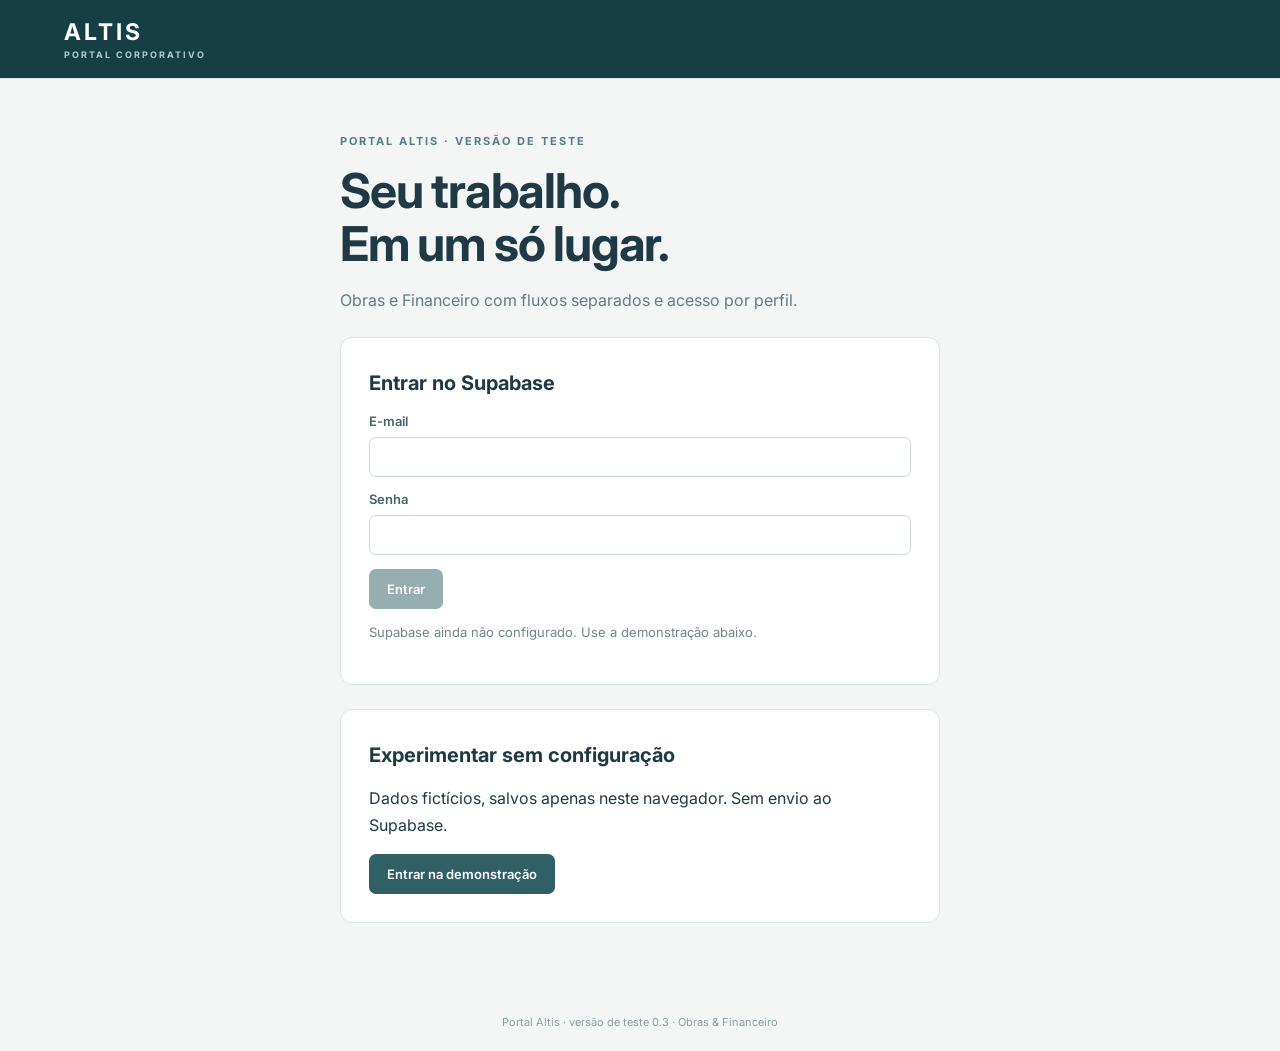
==== financeiro/index.html @ f1ab35cb "Add files via upload" ====
<!doctype html><html lang="pt-BR"><head><meta charset="utf-8"><meta name="viewport" content="width=device-width,initial-scale=1"><meta name="theme-color" content="#153e45"><title>Financeiro | Altis</title><script src="../config.js"></script>  <script type="module" crossorigin src="../assets/chunk-boot-BNvvE-NO.js"></script>
  <link rel="stylesheet" crossorigin href="../assets/boot-DNpiDbYO.css">
</head><body data-page="dashboard" data-root="../" data-module="financeiro"><header><a href="../index.html">ALTIS<small>PORTAL CORPORATIVO</small></a><div id="user"></div></header><nav id="nav"></nav><div id="mode"></div><main><div id="flash" hidden role="status" aria-live="polite"></div><div id="content"><p>Carregando…</p></div></main><footer>Portal Altis · versão de teste 0.3 · Obras & Financeiro</footer></body></html>
---- assets/boot-DNpiDbYO.css ----
@import"https://fonts.googleapis.com/css2?family=Inter:wght@400;500;600;700&display=swap";:root{font-family:Inter,system-ui,sans-serif;color:#203a45;background:#f4f6f6;font-synthesis:none}*{box-sizing:border-box}body{margin:0}header{min-height:78px;background:#153e45;color:#fff;display:flex;align-items:center;justify-content:space-between;padding:18px 5%;gap:20px}header>a{color:#fff;text-decoration:none;font-size:23px;font-weight:700;letter-spacing:3px}header small{display:block;font-size:9px;letter-spacing:2px;color:#b2ccce;margin-top:3px}#user{display:flex;gap:16px;align-items:center;font-size:13px}#nav{display:flex;padding:0 5%;background:#fff;border-bottom:1px solid #dae3e3;gap:26px}#nav a{padding:17px 0;color:#345b62;font-size:14px;text-decoration:none}main{max-width:1240px;margin:38px auto 70px;padding:0 28px}h1{font-size:clamp(28px,4vw,39px);letter-spacing:-1.2px;margin:16px 0}h2{font-size:20px;margin:5px 0 18px}h3{font-size:17px}p{line-height:1.65}.lead{color:#657b81;font-size:16px;max-width:760px}.eyebrow{font-size:11px;letter-spacing:2px;color:#577d81;font-weight:700}.cards{display:grid;grid-template-columns:repeat(auto-fit,minmax(260px,1fr));gap:22px;margin:32px 0}.cards>a{padding:30px;background:#fff;border:1px solid #d7e2e2;border-radius:14px;box-shadow:0 6px 22px #1b3d4905;text-decoration:none;color:inherit;min-height:230px}.cards>a:hover{border-color:#467c7c;transform:translateY(-2px)}.cards p{color:#667e82}.card-icon{font-size:13px;font-weight:700;display:inline-block;background:#e6f0ee;padding:11px;border-radius:10px;margin-bottom:24px}.panel{background:#fff;border:1px solid #dce5e5;border-radius:12px;padding:25px;margin:24px 0}.heading{display:flex;gap:20px;align-items:center;justify-content:space-between}.grid{display:grid;grid-template-columns:repeat(auto-fit,minmax(245px,1fr));gap:18px}.wide{grid-column:1/-1}label{display:flex;flex-direction:column;gap:8px;font-size:13px;font-weight:600;color:#45636b;margin-bottom:14px}input,select,textarea{font:inherit;border:1px solid #cbd9da;border-radius:7px;background:#fff;color:#243c43;min-width:0;padding:11px;width:100%}textarea{resize:vertical;line-height:1.6}input[type=checkbox]{width:19px;height:19px;accent-color:#315f66;cursor:pointer}input:focus,textarea:focus,select:focus{outline:2px solid #8bb7b0;border-color:transparent}fieldset{border:0;margin:0;padding:0}fieldset:disabled{opacity:.9}fieldset:disabled input,fieldset:disabled select,fieldset:disabled textarea{background:#f4f6f6}button{border:1px solid transparent;border-radius:7px;padding:11px 17px;background:#315f66;color:#fff;font:600 13px Inter,system-ui;cursor:pointer}button:hover{filter:brightness(.94)}button:disabled{opacity:.5;cursor:wait}.secondary{background:#edf4f3;color:#315f66;border-color:#cbdcdb}.danger{background:#fff0ed;color:#a94237;border-color:#f0d1ca}.actions{display:flex;gap:10px;align-items:center;flex-wrap:wrap;margin:16px 0}.filters{display:flex;gap:16px;align-items:end;flex-wrap:wrap;margin:25px 0}.filters label{flex:1;min-width:170px;margin-bottom:0}.filters button{margin-bottom:0}.table-scroll{overflow:auto;background:#fff;border:1px solid #dce5e5;border-radius:9px}table{width:100%;border-collapse:collapse;font-size:13px}th,td{text-align:left;padding:14px 16px;border-bottom:1px solid #e5ecec;vertical-align:middle}th{background:#edf2f2;color:#537078;font-size:11px;letter-spacing:.3px;white-space:nowrap}td .actions{margin:0}td input[type=number]{min-width:80px}.badge{display:inline-block;padding:7px 10px;border-radius:30px;font-size:11px;font-weight:600;background:#e8eef1;color:#456173;white-space:nowrap}.aprovado_remessa,.aprovado_recebimento,.enviado{background:#e1f3e9;color:#287650}.tratativa{background:#fff0d4;color:#906715}.analise_financeira,.analise_gestor{background:#e9edfa;color:#5266a3}.stats{display:grid;grid-template-columns:repeat(auto-fit,minmax(160px,1fr));gap:15px;margin:30px 0}.stats article{padding:20px;background:#fff;border:1px solid #dce5e5;border-radius:10px}.stats strong{display:block;font-size:34px;margin-top:18px}.flash{padding:15px 20px;background:#e5f3ed;color:#236c51;border:1px solid #c2e1d2;border-radius:7px;margin-bottom:24px;white-space:pre-wrap}.flash.error{background:#fff0eb;color:#9c3e32;border-color:#ecc9bf}.notice{padding:16px 20px;border-left:3px solid #c19e5f;background:#fcf5e5;color:#755c36}.muted{color:#70878c;font-size:13px}a{color:#275e6b}.demo-bar{background:#fff3da;display:flex;align-items:center;justify-content:center;gap:18px;padding:10px 24px;font-size:12px;flex-wrap:wrap}.demo-bar label{flex-direction:row;align-items:center;margin:0}.demo-bar select{width:170px;padding:7px}.connected{background:#e1efe9;padding:10px 5%;color:#326752;font-size:12px}.file-list>div{display:flex;align-items:center;gap:12px;padding:12px 0;border-bottom:1px solid #e5ecec}.file-list span{flex:1;overflow-wrap:anywhere}.role-grid{display:grid;grid-template-columns:repeat(auto-fit,minmax(210px,1fr));gap:12px;margin-top:22px}.role-grid label{flex-direction:row;align-items:center;font-weight:400}.login{max-width:600px;margin:50px auto}.login h1{font-size:48px;line-height:1.1}.login .panel{padding:28px}pre{white-space:pre-wrap;word-break:break-word;background:#f1f5f5;padding:16px;font-size:12px}footer{text-align:center;padding:22px;color:#8ba0a2;font-size:11px}[hidden]{display:none!important}body[aria-busy=true]{cursor:progress}@media(max-width:600px){header{padding:16px}#user{flex-direction:column;font-size:11px;gap:6px}main{padding:0 16px}.panel{padding:18px}.heading{align-items:flex-start;flex-direction:column}.login h1{font-size:38px}.file-list>div{flex-wrap:wrap}button{min-height:40px}}.dynamic-row{display:grid;grid-template-columns:minmax(0,1fr) 170px auto;gap:16px;align-items:center;margin-bottom:8px}.dynamic-row input,.dynamic-row select{width:100%;margin:0}.dynamic-row.occurrence-row{grid-template-columns:minmax(0,1fr) auto}.file-card{display:flex;flex-wrap:wrap;gap:12px;align-items:center}.file-card .caption{flex-basis:100%}.file-card .caption input{width:100%}.file-actions{display:flex;flex-wrap:wrap;gap:6px}.attachment-preview{width:min(1000px,94vw);max-height:94vh;border:0;border-radius:12px;padding:20px}.attachment-preview::backdrop{background:#102a43bb}.attachment-preview iframe{width:100%;height:70vh;border:0}.attachment-preview img{display:block;max-width:100%;max-height:70vh;object-fit:contain;margin:auto}.attachment-preview .actions{justify-content:space-between}td .file-actions button{font-size:12px;padding:6px}#ocr-result pre{white-space:pre-wrap;overflow-wrap:anywhere}@media(max-width:600px){.dynamic-row,.dynamic-row.occurrence-row{grid-template-columns:1fr;gap:8px}.dynamic-row .remove-row{justify-self:start}}#add-activity-btn{background:#3b82f6;color:#fff}#add-occurrence-btn{background:#ef4444;color:#fff}.dynamic-row .remove-row{background:#e5e7eb;color:#374151;border-color:#e5e7eb}
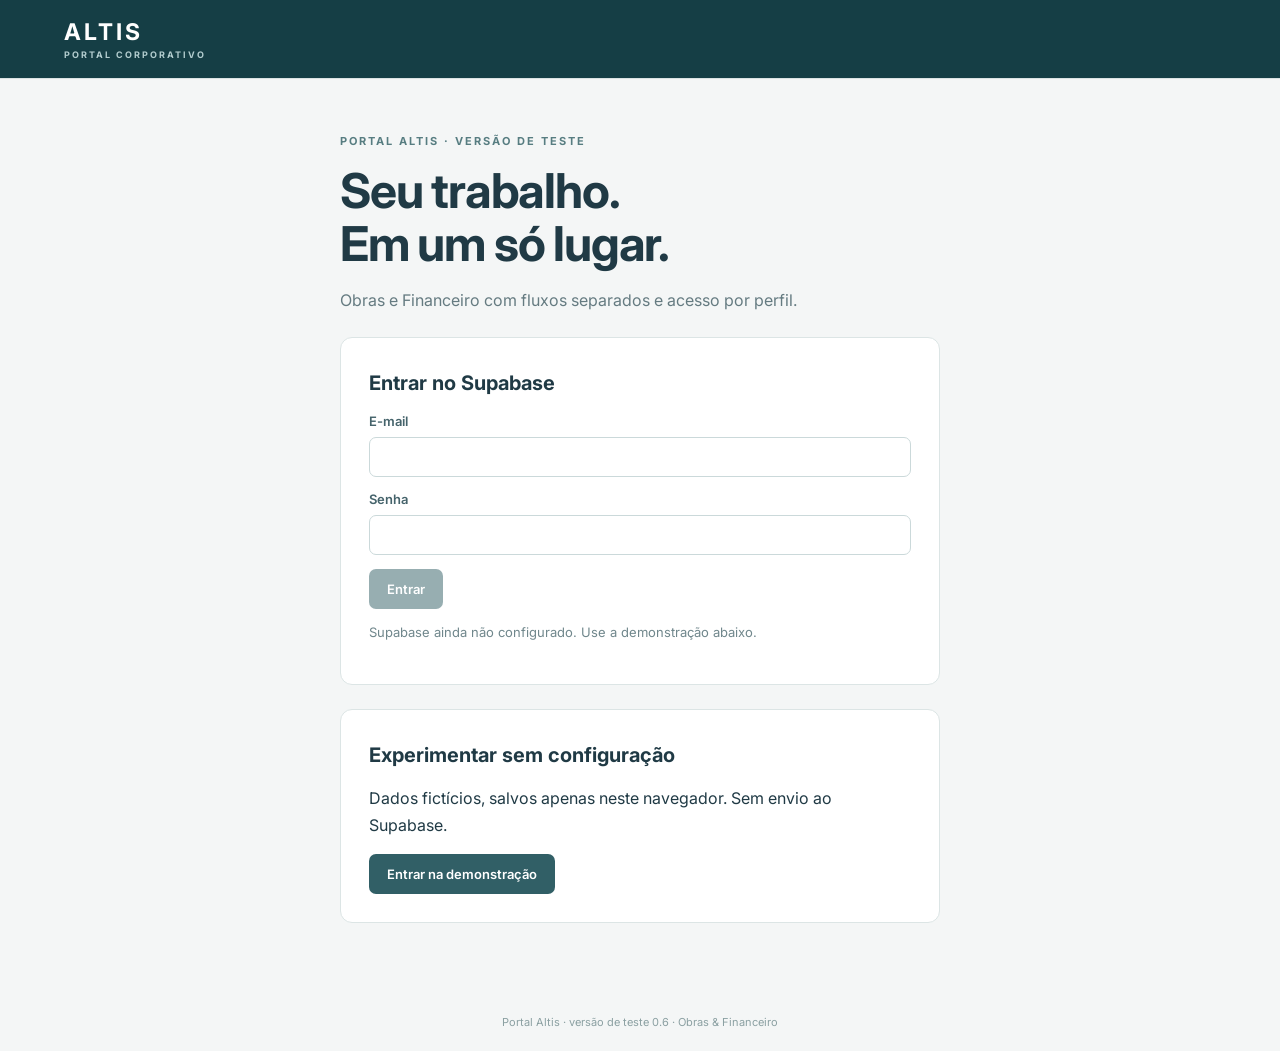
==== commit 6563f029: "Add files via upload" ====
--- a/financeiro/index.html
+++ b/financeiro/index.html
@@ -1,3 +1,3 @@
-<!doctype html><html lang="pt-BR"><head><meta charset="utf-8"><meta name="viewport" content="width=device-width,initial-scale=1"><meta name="theme-color" content="#153e45"><title>Financeiro | Altis</title><script src="../config.js"></script>  <script type="module" crossorigin src="../assets/chunk-boot-BNvvE-NO.js"></script>
-  <link rel="stylesheet" crossorigin href="../assets/boot-DNpiDbYO.css">
-</head><body data-page="dashboard" data-root="../" data-module="financeiro"><header><a href="../index.html">ALTIS<small>PORTAL CORPORATIVO</small></a><div id="user"></div></header><nav id="nav"></nav><div id="mode"></div><main><div id="flash" hidden role="status" aria-live="polite"></div><div id="content"><p>Carregando…</p></div></main><footer>Portal Altis · versão de teste 0.3 · Obras & Financeiro</footer></body></html>+<!doctype html><html lang="pt-BR"><head><meta charset="utf-8"><meta name="viewport" content="width=device-width,initial-scale=1"><meta name="theme-color" content="#153e45"><title>Financeiro | Altis</title><script src="../config.js"></script>  <script type="module" crossorigin src="../assets/chunk-boot-B-YIPdNv.js"></script>
+  <link rel="stylesheet" crossorigin href="../assets/boot-BHwzRWM0.css">
+</head><body data-page="dashboard" data-root="../" data-module="financeiro"><header><a href="../index.html">ALTIS<small>PORTAL CORPORATIVO</small></a><div id="user"></div></header><nav id="nav"></nav><div id="mode"></div><main><div id="flash" hidden role="status" aria-live="polite"></div><div id="content"><p>Carregando…</p></div></main><footer>Portal Altis · versão de teste 0.6 · Obras & Financeiro</footer></body></html>
--- a/assets/boot-BHwzRWM0.css
+++ b/assets/boot-BHwzRWM0.css
@@ -0,0 +1 @@
+@import"https://fonts.googleapis.com/css2?family=Inter:wght@400;500;600;700&display=swap";:root{font-family:Inter,system-ui,sans-serif;color:#203a45;background:#f4f6f6;font-synthesis:none}*{box-sizing:border-box}body{margin:0}header{min-height:78px;background:#153e45;color:#fff;display:flex;align-items:center;justify-content:space-between;padding:18px 5%;gap:20px}header>a{color:#fff;text-decoration:none;font-size:23px;font-weight:700;letter-spacing:3px}header small{display:block;font-size:9px;letter-spacing:2px;color:#b2ccce;margin-top:3px}#user{display:flex;gap:16px;align-items:center;font-size:13px}#nav{display:flex;padding:0 5%;background:#fff;border-bottom:1px solid #dae3e3;gap:26px}#nav a{padding:17px 0;color:#345b62;font-size:14px;text-decoration:none}main{max-width:1240px;margin:38px auto 70px;padding:0 28px}h1{font-size:clamp(28px,4vw,39px);letter-spacing:-1.2px;margin:16px 0}h2{font-size:20px;margin:5px 0 18px}h3{font-size:17px}p{line-height:1.65}.lead{color:#657b81;font-size:16px;max-width:760px}.eyebrow{font-size:11px;letter-spacing:2px;color:#577d81;font-weight:700}.cards{display:grid;grid-template-columns:repeat(auto-fit,minmax(260px,1fr));gap:22px;margin:32px 0}.cards>a{padding:30px;background:#fff;border:1px solid #d7e2e2;border-radius:14px;box-shadow:0 6px 22px #1b3d4905;text-decoration:none;color:inherit;min-height:230px}.cards>a:hover{border-color:#467c7c;transform:translateY(-2px)}.cards p{color:#667e82}.card-icon{font-size:13px;font-weight:700;display:inline-block;background:#e6f0ee;padding:11px;border-radius:10px;margin-bottom:24px}.panel{background:#fff;border:1px solid #dce5e5;border-radius:12px;padding:25px;margin:24px 0}.heading{display:flex;gap:20px;align-items:center;justify-content:space-between}.grid{display:grid;grid-template-columns:repeat(auto-fit,minmax(245px,1fr));gap:18px}.wide{grid-column:1/-1}label{display:flex;flex-direction:column;gap:8px;font-size:13px;font-weight:600;color:#45636b;margin-bottom:14px}input,select,textarea{font:inherit;border:1px solid #cbd9da;border-radius:7px;background:#fff;color:#243c43;min-width:0;padding:11px;width:100%}textarea{resize:vertical;line-height:1.6}input[type=checkbox]{width:19px;height:19px;accent-color:#315f66;cursor:pointer}input:focus,textarea:focus,select:focus{outline:2px solid #8bb7b0;border-color:transparent}fieldset{border:0;margin:0;padding:0}fieldset:disabled{opacity:.9}fieldset:disabled input,fieldset:disabled select,fieldset:disabled textarea{background:#f4f6f6}button{border:1px solid transparent;border-radius:7px;padding:11px 17px;background:#315f66;color:#fff;font:600 13px Inter,system-ui;cursor:pointer}button:hover{filter:brightness(.94)}button:disabled{opacity:.5;cursor:wait}.secondary{background:#edf4f3;color:#315f66;border-color:#cbdcdb}.danger{background:#fff0ed;color:#a94237;border-color:#f0d1ca}.actions{display:flex;gap:10px;align-items:center;flex-wrap:wrap;margin:16px 0}.filters{display:flex;gap:16px;align-items:end;flex-wrap:wrap;margin:25px 0}.filters label{flex:1;min-width:170px;margin-bottom:0}.filters button{margin-bottom:0}.table-scroll{overflow:auto;background:#fff;border:1px solid #dce5e5;border-radius:9px}table{width:100%;border-collapse:collapse;font-size:13px}th,td{text-align:left;padding:14px 16px;border-bottom:1px solid #e5ecec;vertical-align:middle}th{background:#edf2f2;color:#537078;font-size:11px;letter-spacing:.3px;white-space:nowrap}td .actions{margin:0}td input[type=number]{min-width:80px}.badge{display:inline-block;padding:7px 10px;border-radius:30px;font-size:11px;font-weight:600;background:#e8eef1;color:#456173;white-space:nowrap}.aprovado_remessa,.aprovado_recebimento,.enviado{background:#e1f3e9;color:#287650}.tratativa{background:#fff0d4;color:#906715}.analise_financeira,.analise_gestor{background:#e9edfa;color:#5266a3}.stats{display:grid;grid-template-columns:repeat(auto-fit,minmax(160px,1fr));gap:15px;margin:30px 0}.stats article{padding:20px;background:#fff;border:1px solid #dce5e5;border-radius:10px}.stats strong{display:block;font-size:34px;margin-top:18px}.flash{padding:15px 20px;background:#e5f3ed;color:#236c51;border:1px solid #c2e1d2;border-radius:7px;margin-bottom:24px;white-space:pre-wrap}.flash.error{background:#fff0eb;color:#9c3e32;border-color:#ecc9bf}.notice{padding:16px 20px;border-left:3px solid #c19e5f;background:#fcf5e5;color:#755c36}.muted{color:#70878c;font-size:13px}a{color:#275e6b}.demo-bar{background:#fff3da;display:flex;align-items:center;justify-content:center;gap:18px;padding:10px 24px;font-size:12px;flex-wrap:wrap}.demo-bar label{flex-direction:row;align-items:center;margin:0}.demo-bar select{width:170px;padding:7px}.connected{background:#e1efe9;padding:10px 5%;color:#326752;font-size:12px}.file-list>div{display:flex;align-items:center;gap:12px;padding:12px 0;border-bottom:1px solid #e5ecec}.file-list span{flex:1;overflow-wrap:anywhere}.role-grid{display:grid;grid-template-columns:repeat(auto-fit,minmax(210px,1fr));gap:12px;margin-top:22px}.role-grid label{flex-direction:row;align-items:center;font-weight:400}.login{max-width:600px;margin:50px auto}.login h1{font-size:48px;line-height:1.1}.login .panel{padding:28px}pre{white-space:pre-wrap;word-break:break-word;background:#f1f5f5;padding:16px;font-size:12px}footer{text-align:center;padding:22px;color:#8ba0a2;font-size:11px}[hidden]{display:none!important}body[aria-busy=true]{cursor:progress}@media(max-width:600px){header{padding:16px}#user{flex-direction:column;font-size:11px;gap:6px}main{padding:0 16px}.panel{padding:18px}.heading{align-items:flex-start;flex-direction:column}.login h1{font-size:38px}.file-list>div{flex-wrap:wrap}button{min-height:40px}}.dynamic-row{display:grid;grid-template-columns:minmax(0,1fr) 170px auto;gap:16px;align-items:center;margin-bottom:8px}.dynamic-row input,.dynamic-row select{width:100%;margin:0}.dynamic-row.occurrence-row{grid-template-columns:minmax(0,1fr) auto}.file-card{display:flex;flex-wrap:wrap;gap:12px;align-items:center}.file-card .caption{flex-basis:100%}.file-card .caption input{width:100%}.file-actions{display:flex;flex-wrap:wrap;gap:6px}.attachment-preview{width:min(1000px,94vw);max-height:94vh;border:0;border-radius:12px;padding:20px}.attachment-preview::backdrop{background:#102a43bb}.attachment-preview iframe{width:100%;height:70vh;border:0}.attachment-preview img{display:block;max-width:100%;max-height:70vh;object-fit:contain;margin:auto}.attachment-preview .actions{justify-content:space-between}td .file-actions button{font-size:12px;padding:6px}#ocr-result pre{white-space:pre-wrap;overflow-wrap:anywhere}@media(max-width:600px){.dynamic-row,.dynamic-row.occurrence-row{grid-template-columns:1fr;gap:8px}.dynamic-row .remove-row{justify-self:start}}#add-activity-btn{background:#3b82f6;color:#fff}#add-occurrence-btn{background:#ef4444;color:#fff}.dynamic-row .remove-row{background:#e5e7eb;color:#374151;border-color:#e5e7eb}.dropzone{border:2px dashed #8eaeb3;border-radius:12px;background:#f5fafb;padding:24px;text-align:center}.dropzone.dragging{background:#d9eeee;border-color:#315f66}.queue-row{display:grid;grid-template-columns:minmax(0,1fr) 140px auto auto;gap:10px;align-items:center;padding:12px 0}.ocr-panel{position:fixed;z-index:50;right:0;top:0;bottom:0;width:min(420px,90vw);overflow:auto;background:#fff;box-shadow:-4px 0 24px #0003;padding:24px}.ocr-suggestion,.ocr-line{display:block;width:100%;text-align:left;background:#eff6f7;color:#193d43;margin:10px 0;overflow-wrap:anywhere}.ocr-suggestion small,.ocr-suggestion strong,.ocr-suggestion span{display:block}.ocr-filled{outline:3px solid #30a895}.pipeline{display:flex;list-style:none;padding:0;gap:12px;flex-wrap:wrap}.pipeline li{opacity:.6;padding:10px;border-bottom:3px solid transparent}.pipeline .current{opacity:1;border-color:#315f66}.settled{background:#dcfce7;color:#166534}.pending{background:#fef3c7;color:#92400e}.status-select{font-weight:700;background:#f4f9f7}@media(max-width:650px){.queue-row{grid-template-columns:1fr 1fr}.queue-row span{grid-column:1/-1}}.scheduled{background:#dbeafe;color:#1e40af}.payment-action{display:block;margin-top:8px;padding:10px;border-radius:8px;background:#315f66;color:#fff;text-decoration:none;font-weight:600}#settlement{scroll-margin-top:25px;border:2px solid #699ba0}
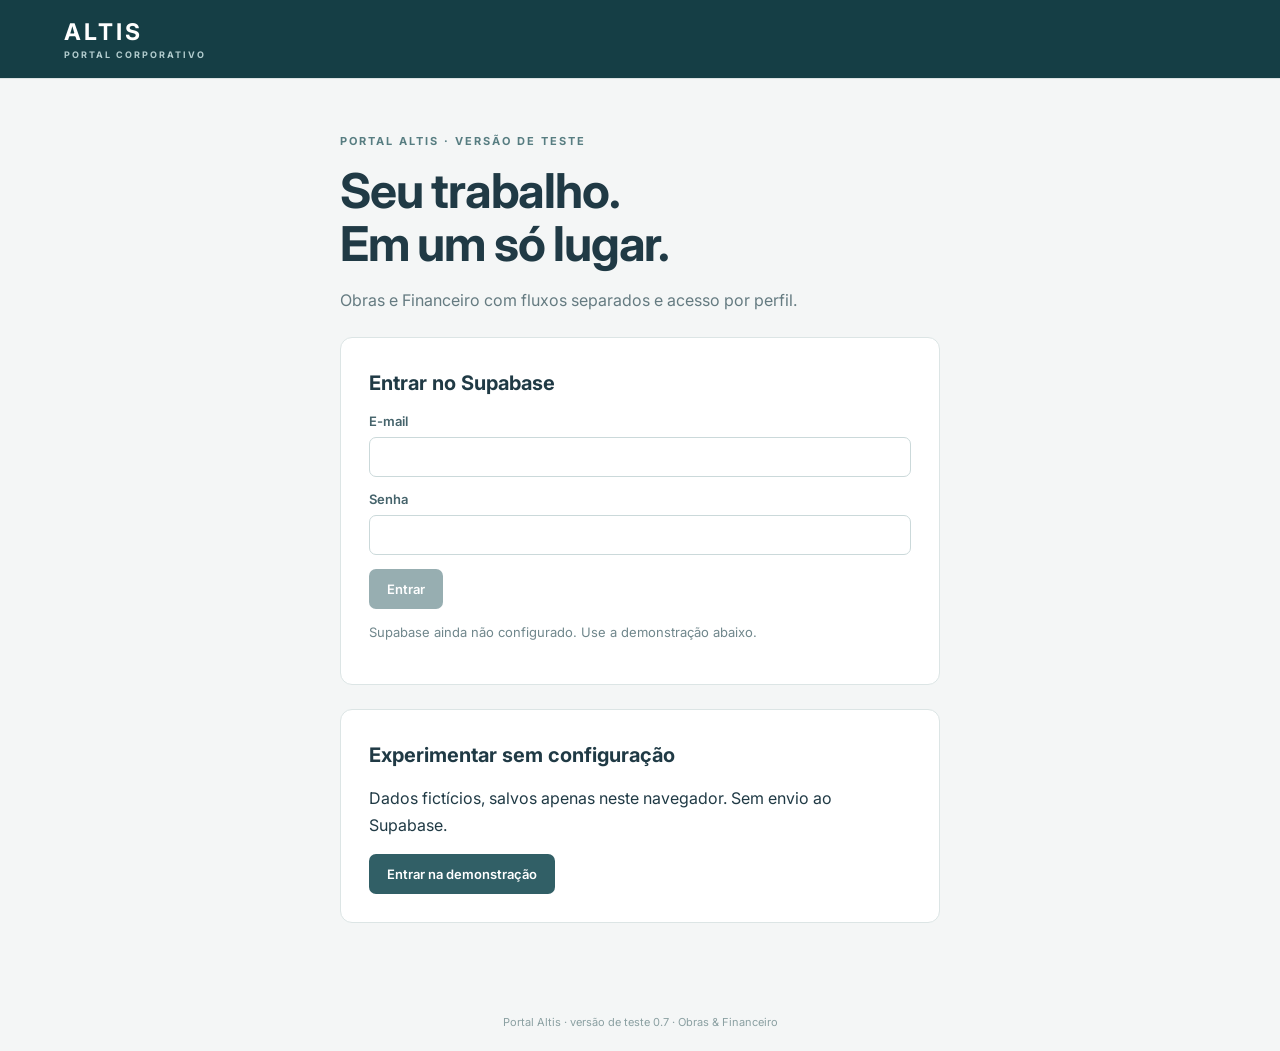
==== commit 5549ab24: "Add files via upload" ====
--- a/financeiro/index.html
+++ b/financeiro/index.html
@@ -1,3 +1,3 @@
-<!doctype html><html lang="pt-BR"><head><meta charset="utf-8"><meta name="viewport" content="width=device-width,initial-scale=1"><meta name="theme-color" content="#153e45"><title>Financeiro | Altis</title><script src="../config.js"></script>  <script type="module" crossorigin src="../assets/chunk-boot-B-YIPdNv.js"></script>
-  <link rel="stylesheet" crossorigin href="../assets/boot-BHwzRWM0.css">
-</head><body data-page="dashboard" data-root="../" data-module="financeiro"><header><a href="../index.html">ALTIS<small>PORTAL CORPORATIVO</small></a><div id="user"></div></header><nav id="nav"></nav><div id="mode"></div><main><div id="flash" hidden role="status" aria-live="polite"></div><div id="content"><p>Carregando…</p></div></main><footer>Portal Altis · versão de teste 0.6 · Obras & Financeiro</footer></body></html>+<!doctype html><html lang="pt-BR"><head><meta charset="utf-8"><meta name="viewport" content="width=device-width,initial-scale=1"><meta name="theme-color" content="#153e45"><title>Financeiro | Altis</title><script src="../config.js"></script>  <script type="module" crossorigin src="../assets/chunk-boot-0FXgW8pw.js"></script>
+  <link rel="stylesheet" crossorigin href="../assets/boot-L2J5U0tp.css">
+</head><body data-page="dashboard" data-root="../" data-module="financeiro"><header><a href="../index.html">ALTIS<small>PORTAL CORPORATIVO</small></a><div id="user"></div></header><nav id="nav"></nav><div id="mode"></div><main><div id="flash" hidden role="status" aria-live="polite"></div><div id="content"><p>Carregando…</p></div></main><footer>Portal Altis · versão de teste 0.7 · Obras & Financeiro</footer></body></html>
--- a/assets/boot-L2J5U0tp.css
+++ b/assets/boot-L2J5U0tp.css
@@ -0,0 +1 @@
+@import"https://fonts.googleapis.com/css2?family=Inter:wght@400;500;600;700&display=swap";:root{font-family:Inter,system-ui,sans-serif;color:#203a45;background:#f4f6f6;font-synthesis:none}*{box-sizing:border-box}body{margin:0}header{min-height:78px;background:#153e45;color:#fff;display:flex;align-items:center;justify-content:space-between;padding:18px 5%;gap:20px}header>a{color:#fff;text-decoration:none;font-size:23px;font-weight:700;letter-spacing:3px}header small{display:block;font-size:9px;letter-spacing:2px;color:#b2ccce;margin-top:3px}#user{display:flex;gap:16px;align-items:center;font-size:13px}#nav{display:flex;padding:0 5%;background:#fff;border-bottom:1px solid #dae3e3;gap:26px}#nav a{padding:17px 0;color:#345b62;font-size:14px;text-decoration:none}main{max-width:1240px;margin:38px auto 70px;padding:0 28px}h1{font-size:clamp(28px,4vw,39px);letter-spacing:-1.2px;margin:16px 0}h2{font-size:20px;margin:5px 0 18px}h3{font-size:17px}p{line-height:1.65}.lead{color:#657b81;font-size:16px;max-width:760px}.eyebrow{font-size:11px;letter-spacing:2px;color:#577d81;font-weight:700}.cards{display:grid;grid-template-columns:repeat(auto-fit,minmax(260px,1fr));gap:22px;margin:32px 0}.cards>a{padding:30px;background:#fff;border:1px solid #d7e2e2;border-radius:14px;box-shadow:0 6px 22px #1b3d4905;text-decoration:none;color:inherit;min-height:230px}.cards>a:hover{border-color:#467c7c;transform:translateY(-2px)}.cards p{color:#667e82}.card-icon{font-size:13px;font-weight:700;display:inline-block;background:#e6f0ee;padding:11px;border-radius:10px;margin-bottom:24px}.panel{background:#fff;border:1px solid #dce5e5;border-radius:12px;padding:25px;margin:24px 0}.heading{display:flex;gap:20px;align-items:center;justify-content:space-between}.grid{display:grid;grid-template-columns:repeat(auto-fit,minmax(245px,1fr));gap:18px}.wide{grid-column:1/-1}label{display:flex;flex-direction:column;gap:8px;font-size:13px;font-weight:600;color:#45636b;margin-bottom:14px}input,select,textarea{font:inherit;border:1px solid #cbd9da;border-radius:7px;background:#fff;color:#243c43;min-width:0;padding:11px;width:100%}textarea{resize:vertical;line-height:1.6}input[type=checkbox]{width:19px;height:19px;accent-color:#315f66;cursor:pointer}input:focus,textarea:focus,select:focus{outline:2px solid #8bb7b0;border-color:transparent}fieldset{border:0;margin:0;padding:0}fieldset:disabled{opacity:.9}fieldset:disabled input,fieldset:disabled select,fieldset:disabled textarea{background:#f4f6f6}button{border:1px solid transparent;border-radius:7px;padding:11px 17px;background:#315f66;color:#fff;font:600 13px Inter,system-ui;cursor:pointer}button:hover{filter:brightness(.94)}button:disabled{opacity:.5;cursor:wait}.secondary{background:#edf4f3;color:#315f66;border-color:#cbdcdb}.danger{background:#fff0ed;color:#a94237;border-color:#f0d1ca}.actions{display:flex;gap:10px;align-items:center;flex-wrap:wrap;margin:16px 0}.filters{display:flex;gap:16px;align-items:end;flex-wrap:wrap;margin:25px 0}.filters label{flex:1;min-width:170px;margin-bottom:0}.filters button{margin-bottom:0}.table-scroll{overflow:auto;background:#fff;border:1px solid #dce5e5;border-radius:9px}table{width:100%;border-collapse:collapse;font-size:13px}th,td{text-align:left;padding:14px 16px;border-bottom:1px solid #e5ecec;vertical-align:middle}th{background:#edf2f2;color:#537078;font-size:11px;letter-spacing:.3px;white-space:nowrap}td .actions{margin:0}td input[type=number]{min-width:80px}.badge{display:inline-block;padding:7px 10px;border-radius:30px;font-size:11px;font-weight:600;background:#e8eef1;color:#456173;white-space:nowrap}.aprovado_remessa,.aprovado_recebimento,.enviado{background:#e1f3e9;color:#287650}.tratativa{background:#fff0d4;color:#906715}.analise_financeira,.analise_gestor{background:#e9edfa;color:#5266a3}.stats{display:grid;grid-template-columns:repeat(auto-fit,minmax(160px,1fr));gap:15px;margin:30px 0}.stats article{padding:20px;background:#fff;border:1px solid #dce5e5;border-radius:10px}.stats strong{display:block;font-size:34px;margin-top:18px}.flash{padding:15px 20px;background:#e5f3ed;color:#236c51;border:1px solid #c2e1d2;border-radius:7px;margin-bottom:24px;white-space:pre-wrap}.flash.error{background:#fff0eb;color:#9c3e32;border-color:#ecc9bf}.notice{padding:16px 20px;border-left:3px solid #c19e5f;background:#fcf5e5;color:#755c36}.muted{color:#70878c;font-size:13px}a{color:#275e6b}.demo-bar{background:#fff3da;display:flex;align-items:center;justify-content:center;gap:18px;padding:10px 24px;font-size:12px;flex-wrap:wrap}.demo-bar label{flex-direction:row;align-items:center;margin:0}.demo-bar select{width:170px;padding:7px}.connected{background:#e1efe9;padding:10px 5%;color:#326752;font-size:12px}.file-list>div{display:flex;align-items:center;gap:12px;padding:12px 0;border-bottom:1px solid #e5ecec}.file-list span{flex:1;overflow-wrap:anywhere}.role-grid{display:grid;grid-template-columns:repeat(auto-fit,minmax(210px,1fr));gap:12px;margin-top:22px}.role-grid label{flex-direction:row;align-items:center;font-weight:400}.login{max-width:600px;margin:50px auto}.login h1{font-size:48px;line-height:1.1}.login .panel{padding:28px}pre{white-space:pre-wrap;word-break:break-word;background:#f1f5f5;padding:16px;font-size:12px}footer{text-align:center;padding:22px;color:#8ba0a2;font-size:11px}[hidden]{display:none!important}body[aria-busy=true]{cursor:progress}@media(max-width:600px){header{padding:16px}#user{flex-direction:column;font-size:11px;gap:6px}main{padding:0 16px}.panel{padding:18px}.heading{align-items:flex-start;flex-direction:column}.login h1{font-size:38px}.file-list>div{flex-wrap:wrap}button{min-height:40px}}.dynamic-row{display:grid;grid-template-columns:minmax(0,1fr) 170px auto;gap:16px;align-items:center;margin-bottom:8px}.dynamic-row input,.dynamic-row select{width:100%;margin:0}.dynamic-row.occurrence-row{grid-template-columns:minmax(0,1fr) auto}.file-card{display:flex;flex-wrap:wrap;gap:12px;align-items:center}.file-card .caption{flex-basis:100%}.file-card .caption input{width:100%}.file-actions{display:flex;flex-wrap:wrap;gap:6px}.attachment-preview{width:min(1000px,94vw);max-height:94vh;border:0;border-radius:12px;padding:20px}.attachment-preview::backdrop{background:#102a43bb}.attachment-preview iframe{width:100%;height:70vh;border:0}.attachment-preview img{display:block;max-width:100%;max-height:70vh;object-fit:contain;margin:auto}.attachment-preview .actions{justify-content:space-between}td .file-actions button{font-size:12px;padding:6px}#ocr-result pre{white-space:pre-wrap;overflow-wrap:anywhere}@media(max-width:600px){.dynamic-row,.dynamic-row.occurrence-row{grid-template-columns:1fr;gap:8px}.dynamic-row .remove-row{justify-self:start}}#add-activity-btn{background:#3b82f6;color:#fff}#add-occurrence-btn{background:#ef4444;color:#fff}.dynamic-row .remove-row{background:#e5e7eb;color:#374151;border-color:#e5e7eb}.dropzone{border:2px dashed #8eaeb3;border-radius:12px;background:#f5fafb;padding:24px;text-align:center}.dropzone.dragging{background:#d9eeee;border-color:#315f66}.queue-row{display:grid;grid-template-columns:minmax(0,1fr) 140px auto auto;gap:10px;align-items:center;padding:12px 0}.ocr-panel{position:fixed;z-index:50;right:0;top:0;bottom:0;width:min(420px,90vw);overflow:auto;background:#fff;box-shadow:-4px 0 24px #0003;padding:24px}.ocr-suggestion,.ocr-line{display:block;width:100%;text-align:left;background:#eff6f7;color:#193d43;margin:10px 0;overflow-wrap:anywhere}.ocr-suggestion small,.ocr-suggestion strong,.ocr-suggestion span{display:block}.ocr-filled{outline:3px solid #30a895}.pipeline{display:flex;list-style:none;padding:0;gap:12px;flex-wrap:wrap}.pipeline li{opacity:.6;padding:10px;border-bottom:3px solid transparent}.pipeline .current{opacity:1;border-color:#315f66}.settled{background:#dcfce7;color:#166534}.pending{background:#fef3c7;color:#92400e}.status-select{font-weight:700;background:#f4f9f7}@media(max-width:650px){.queue-row{grid-template-columns:1fr 1fr}.queue-row span{grid-column:1/-1}}.scheduled{background:#dbeafe;color:#1e40af}.payment-action{display:block;margin-top:8px;padding:10px;border-radius:8px;background:#315f66;color:#fff;text-decoration:none;font-weight:600}#settlement{scroll-margin-top:25px;border:2px solid #699ba0}.catalog-tabs{display:flex;flex-wrap:wrap;gap:8px;margin:20px 0 26px}.catalog-tabs a{padding:12px 16px;border:1px solid #d7e2ea;background:#fff;border-radius:9px;text-decoration:none;color:#26495c;font-weight:600}.catalog-tabs a[aria-current=page]{background:#174e61;color:#fff;border-color:#174e61}#catalog-body .provider-list{display:grid;grid-template-columns:repeat(auto-fit,minmax(240px,1fr));gap:12px;margin:18px 0}#catalog-body .provider-card{display:flex;flex-direction:column;gap:9px;padding:18px;background:#f7fafc;border:1px solid #dae5ec;border-radius:10px;text-decoration:none;color:inherit}#catalog-body .provider-card.selected{border-color:#168d9b;box-shadow:inset 4px 0 #168d9b;background:#eff9f9}#catalog-body .provider-card small{color:#536777}#catalog-body .work-summary{padding:16px 0 0}#catalog-body .work-summary button{margin:6px}#catalog-body .team-picks{display:grid;grid-template-columns:repeat(auto-fit,minmax(225px,1fr));gap:10px;margin:20px 0}#catalog-body .team-picks label{display:flex;align-items:center;gap:12px;border:1px solid #d7e2ea;border-radius:8px;padding:15px}#catalog-body .team-picks input{width:20px;height:20px;margin:0}#catalog-body .team-picks small{display:block;font-weight:400;color:#536777;margin-top:4px}#catalog-body details{margin:22px 0;padding:16px;background:#f5f8fa;border-radius:8px}#catalog-body summary{cursor:pointer;font-weight:600}#catalog-body form+.actions{margin-top:16px}.effective-kpis{display:grid;grid-template-columns:repeat(4,minmax(0,1fr));gap:16px;margin:20px 0}.effective-kpis article{display:flex;flex-direction:column;gap:10px;padding:22px;border-radius:12px;border:1px solid #dbe6ed;background:#fff}.effective-kpis strong{font-size:32px;color:#174e61}.effective-kpis span{font-weight:600}.effective-kpis small{color:#536777}.effective-bars{display:grid;gap:16px;margin:22px 0}.effective-bars>div{display:grid;grid-template-columns:minmax(160px,1fr) minmax(100px,2fr) minmax(120px,1fr);align-items:center;gap:16px}.effective-track{height:12px;background:#e9eff3;border-radius:10px;overflow:hidden}.effective-track span{display:block;height:100%;background:#218c9c;border-radius:10px}.effective-dashboard .heading{flex-wrap:wrap}@media(max-width:850px){.effective-kpis{grid-template-columns:repeat(2,minmax(0,1fr))}.effective-bars>div{grid-template-columns:1fr}.catalog-tabs a{flex:1 1 180px}}@media(max-width:480px){.effective-kpis{grid-template-columns:1fr}.catalog-tabs{display:grid}}
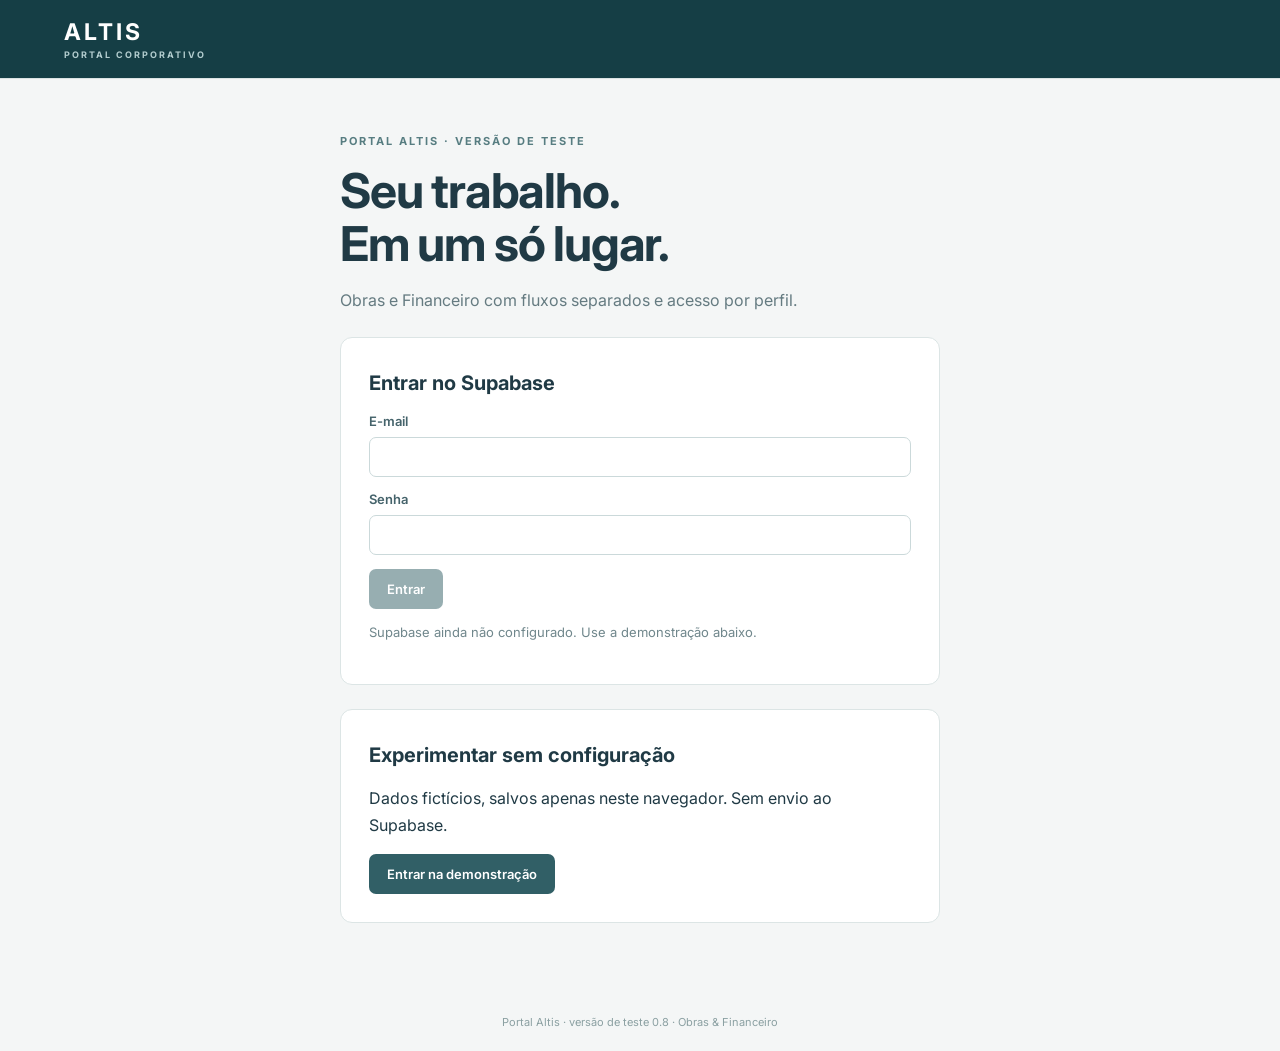
==== commit ed1dc7b1: "Add files via upload" ====
--- a/financeiro/index.html
+++ b/financeiro/index.html
@@ -1,3 +1,3 @@
-<!doctype html><html lang="pt-BR"><head><meta charset="utf-8"><meta name="viewport" content="width=device-width,initial-scale=1"><meta name="theme-color" content="#153e45"><title>Financeiro | Altis</title><script src="../config.js"></script>  <script type="module" crossorigin src="../assets/chunk-boot-0FXgW8pw.js"></script>
-  <link rel="stylesheet" crossorigin href="../assets/boot-L2J5U0tp.css">
-</head><body data-page="dashboard" data-root="../" data-module="financeiro"><header><a href="../index.html">ALTIS<small>PORTAL CORPORATIVO</small></a><div id="user"></div></header><nav id="nav"></nav><div id="mode"></div><main><div id="flash" hidden role="status" aria-live="polite"></div><div id="content"><p>Carregando…</p></div></main><footer>Portal Altis · versão de teste 0.7 · Obras & Financeiro</footer></body></html>+<!doctype html><html lang="pt-BR"><head><meta charset="utf-8"><meta name="viewport" content="width=device-width,initial-scale=1"><meta name="theme-color" content="#153e45"><title>Financeiro | Altis</title><script src="../config.js"></script>  <script type="module" crossorigin src="../assets/chunk-boot-CSghmRoY.js"></script>
+  <link rel="stylesheet" crossorigin href="../assets/boot-Dt31ziYC.css">
+</head><body data-page="dashboard" data-root="../" data-module="financeiro"><header><a href="../index.html">ALTIS<small>PORTAL CORPORATIVO</small></a><div id="user"></div></header><nav id="nav"></nav><div id="mode"></div><main><div id="flash" hidden role="status" aria-live="polite"></div><div id="content"><p>Carregando…</p></div></main><footer>Portal Altis · versão de teste 0.8 · Obras & Financeiro</footer></body></html>
--- a/assets/boot-Dt31ziYC.css
+++ b/assets/boot-Dt31ziYC.css
@@ -0,0 +1 @@
+@import"https://fonts.googleapis.com/css2?family=Inter:wght@400;500;600;700&display=swap";:root{font-family:Inter,system-ui,sans-serif;color:#203a45;background:#f4f6f6;font-synthesis:none}*{box-sizing:border-box}body{margin:0}header{min-height:78px;background:#153e45;color:#fff;display:flex;align-items:center;justify-content:space-between;padding:18px 5%;gap:20px}header>a{color:#fff;text-decoration:none;font-size:23px;font-weight:700;letter-spacing:3px}header small{display:block;font-size:9px;letter-spacing:2px;color:#b2ccce;margin-top:3px}#user{display:flex;gap:16px;align-items:center;font-size:13px}#nav{display:flex;padding:0 5%;background:#fff;border-bottom:1px solid #dae3e3;gap:26px}#nav a{padding:17px 0;color:#345b62;font-size:14px;text-decoration:none}main{max-width:1240px;margin:38px auto 70px;padding:0 28px}h1{font-size:clamp(28px,4vw,39px);letter-spacing:-1.2px;margin:16px 0}h2{font-size:20px;margin:5px 0 18px}h3{font-size:17px}p{line-height:1.65}.lead{color:#657b81;font-size:16px;max-width:760px}.eyebrow{font-size:11px;letter-spacing:2px;color:#577d81;font-weight:700}.cards{display:grid;grid-template-columns:repeat(auto-fit,minmax(260px,1fr));gap:22px;margin:32px 0}.cards>a{padding:30px;background:#fff;border:1px solid #d7e2e2;border-radius:14px;box-shadow:0 6px 22px #1b3d4905;text-decoration:none;color:inherit;min-height:230px}.cards>a:hover{border-color:#467c7c;transform:translateY(-2px)}.cards p{color:#667e82}.card-icon{font-size:13px;font-weight:700;display:inline-block;background:#e6f0ee;padding:11px;border-radius:10px;margin-bottom:24px}.panel{background:#fff;border:1px solid #dce5e5;border-radius:12px;padding:25px;margin:24px 0}.heading{display:flex;gap:20px;align-items:center;justify-content:space-between}.grid{display:grid;grid-template-columns:repeat(auto-fit,minmax(245px,1fr));gap:18px}.wide{grid-column:1/-1}label{display:flex;flex-direction:column;gap:8px;font-size:13px;font-weight:600;color:#45636b;margin-bottom:14px}input,select,textarea{font:inherit;border:1px solid #cbd9da;border-radius:7px;background:#fff;color:#243c43;min-width:0;padding:11px;width:100%}textarea{resize:vertical;line-height:1.6}input[type=checkbox]{width:19px;height:19px;accent-color:#315f66;cursor:pointer}input:focus,textarea:focus,select:focus{outline:2px solid #8bb7b0;border-color:transparent}fieldset{border:0;margin:0;padding:0}fieldset:disabled{opacity:.9}fieldset:disabled input,fieldset:disabled select,fieldset:disabled textarea{background:#f4f6f6}button{border:1px solid transparent;border-radius:7px;padding:11px 17px;background:#315f66;color:#fff;font:600 13px Inter,system-ui;cursor:pointer}button:hover{filter:brightness(.94)}button:disabled{opacity:.5;cursor:wait}.secondary{background:#edf4f3;color:#315f66;border-color:#cbdcdb}.danger{background:#fff0ed;color:#a94237;border-color:#f0d1ca}.actions{display:flex;gap:10px;align-items:center;flex-wrap:wrap;margin:16px 0}.filters{display:flex;gap:16px;align-items:end;flex-wrap:wrap;margin:25px 0}.filters label{flex:1;min-width:170px;margin-bottom:0}.filters button{margin-bottom:0}.table-scroll{overflow:auto;background:#fff;border:1px solid #dce5e5;border-radius:9px}table{width:100%;border-collapse:collapse;font-size:13px}th,td{text-align:left;padding:14px 16px;border-bottom:1px solid #e5ecec;vertical-align:middle}th{background:#edf2f2;color:#537078;font-size:11px;letter-spacing:.3px;white-space:nowrap}td .actions{margin:0}td input[type=number]{min-width:80px}.badge{display:inline-block;padding:7px 10px;border-radius:30px;font-size:11px;font-weight:600;background:#e8eef1;color:#456173;white-space:nowrap}.aprovado_remessa,.aprovado_recebimento,.enviado{background:#e1f3e9;color:#287650}.tratativa{background:#fff0d4;color:#906715}.analise_financeira,.analise_gestor{background:#e9edfa;color:#5266a3}.stats{display:grid;grid-template-columns:repeat(auto-fit,minmax(160px,1fr));gap:15px;margin:30px 0}.stats article{padding:20px;background:#fff;border:1px solid #dce5e5;border-radius:10px}.stats strong{display:block;font-size:34px;margin-top:18px}.flash{padding:15px 20px;background:#e5f3ed;color:#236c51;border:1px solid #c2e1d2;border-radius:7px;margin-bottom:24px;white-space:pre-wrap}.flash.error{background:#fff0eb;color:#9c3e32;border-color:#ecc9bf}.notice{padding:16px 20px;border-left:3px solid #c19e5f;background:#fcf5e5;color:#755c36}.muted{color:#70878c;font-size:13px}a{color:#275e6b}.demo-bar{background:#fff3da;display:flex;align-items:center;justify-content:center;gap:18px;padding:10px 24px;font-size:12px;flex-wrap:wrap}.demo-bar label{flex-direction:row;align-items:center;margin:0}.demo-bar select{width:170px;padding:7px}.connected{background:#e1efe9;padding:10px 5%;color:#326752;font-size:12px}.file-list>div{display:flex;align-items:center;gap:12px;padding:12px 0;border-bottom:1px solid #e5ecec}.file-list span{flex:1;overflow-wrap:anywhere}.role-grid{display:grid;grid-template-columns:repeat(auto-fit,minmax(210px,1fr));gap:12px;margin-top:22px}.role-grid label{flex-direction:row;align-items:center;font-weight:400}.login{max-width:600px;margin:50px auto}.login h1{font-size:48px;line-height:1.1}.login .panel{padding:28px}pre{white-space:pre-wrap;word-break:break-word;background:#f1f5f5;padding:16px;font-size:12px}footer{text-align:center;padding:22px;color:#8ba0a2;font-size:11px}[hidden]{display:none!important}body[aria-busy=true]{cursor:progress}@media(max-width:600px){header{padding:16px}#user{flex-direction:column;font-size:11px;gap:6px}main{padding:0 16px}.panel{padding:18px}.heading{align-items:flex-start;flex-direction:column}.login h1{font-size:38px}.file-list>div{flex-wrap:wrap}button{min-height:40px}}.dynamic-row{display:grid;grid-template-columns:minmax(0,1fr) 170px auto;gap:16px;align-items:center;margin-bottom:8px}.dynamic-row input,.dynamic-row select{width:100%;margin:0}.dynamic-row.occurrence-row{grid-template-columns:minmax(0,1fr) auto}.file-card{display:flex;flex-wrap:wrap;gap:12px;align-items:center}.file-card .caption{flex-basis:100%}.file-card .caption input{width:100%}.file-actions{display:flex;flex-wrap:wrap;gap:6px}.attachment-preview{width:min(1000px,94vw);max-height:94vh;border:0;border-radius:12px;padding:20px}.attachment-preview::backdrop{background:#102a43bb}.attachment-preview iframe{width:100%;height:70vh;border:0}.attachment-preview img{display:block;max-width:100%;max-height:70vh;object-fit:contain;margin:auto}.attachment-preview .actions{justify-content:space-between}td .file-actions button{font-size:12px;padding:6px}#ocr-result pre{white-space:pre-wrap;overflow-wrap:anywhere}@media(max-width:600px){.dynamic-row,.dynamic-row.occurrence-row{grid-template-columns:1fr;gap:8px}.dynamic-row .remove-row{justify-self:start}}#add-activity-btn{background:#3b82f6;color:#fff}#add-occurrence-btn{background:#ef4444;color:#fff}.dynamic-row .remove-row{background:#e5e7eb;color:#374151;border-color:#e5e7eb}.dropzone{border:2px dashed #8eaeb3;border-radius:12px;background:#f5fafb;padding:24px;text-align:center}.dropzone.dragging{background:#d9eeee;border-color:#315f66}.queue-row{display:grid;grid-template-columns:minmax(0,1fr) 140px auto auto;gap:10px;align-items:center;padding:12px 0}.ocr-panel{position:fixed;z-index:50;right:0;top:0;bottom:0;width:min(420px,90vw);overflow:auto;background:#fff;box-shadow:-4px 0 24px #0003;padding:24px}.ocr-suggestion,.ocr-line{display:block;width:100%;text-align:left;background:#eff6f7;color:#193d43;margin:10px 0;overflow-wrap:anywhere}.ocr-suggestion small,.ocr-suggestion strong,.ocr-suggestion span{display:block}.ocr-filled{outline:3px solid #30a895}.pipeline{display:flex;list-style:none;padding:0;gap:12px;flex-wrap:wrap}.pipeline li{opacity:.6;padding:10px;border-bottom:3px solid transparent}.pipeline .current{opacity:1;border-color:#315f66}.settled{background:#dcfce7;color:#166534}.pending{background:#fef3c7;color:#92400e}.status-select{font-weight:700;background:#f4f9f7}@media(max-width:650px){.queue-row{grid-template-columns:1fr 1fr}.queue-row span{grid-column:1/-1}}.scheduled{background:#dbeafe;color:#1e40af}.payment-action{display:block;margin-top:8px;padding:10px;border-radius:8px;background:#315f66;color:#fff;text-decoration:none;font-weight:600}#settlement{scroll-margin-top:25px;border:2px solid #699ba0}.catalog-tabs{display:flex;flex-wrap:wrap;gap:8px;margin:20px 0 26px}.catalog-tabs a{padding:12px 16px;border:1px solid #d7e2ea;background:#fff;border-radius:9px;text-decoration:none;color:#26495c;font-weight:600}.catalog-tabs a[aria-current=page]{background:#174e61;color:#fff;border-color:#174e61}#catalog-body .provider-list{display:grid;grid-template-columns:repeat(auto-fit,minmax(240px,1fr));gap:12px;margin:18px 0}#catalog-body .provider-card{display:flex;flex-direction:column;gap:9px;padding:18px;background:#f7fafc;border:1px solid #dae5ec;border-radius:10px;text-decoration:none;color:inherit}#catalog-body .provider-card.selected{border-color:#168d9b;box-shadow:inset 4px 0 #168d9b;background:#eff9f9}#catalog-body .provider-card small{color:#536777}#catalog-body .work-summary{padding:16px 0 0}#catalog-body .work-summary button{margin:6px}#catalog-body .team-picks{display:grid;grid-template-columns:repeat(auto-fit,minmax(225px,1fr));gap:10px;margin:20px 0}#catalog-body .team-picks label{display:flex;align-items:center;gap:12px;border:1px solid #d7e2ea;border-radius:8px;padding:15px}#catalog-body .team-picks input{width:20px;height:20px;margin:0}#catalog-body .team-picks small{display:block;font-weight:400;color:#536777;margin-top:4px}#catalog-body details{margin:22px 0;padding:16px;background:#f5f8fa;border-radius:8px}#catalog-body summary{cursor:pointer;font-weight:600}#catalog-body form+.actions{margin-top:16px}.effective-kpis{display:grid;grid-template-columns:repeat(4,minmax(0,1fr));gap:16px;margin:20px 0}.effective-kpis article{display:flex;flex-direction:column;gap:10px;padding:22px;border-radius:12px;border:1px solid #dbe6ed;background:#fff}.effective-kpis strong{font-size:32px;color:#174e61}.effective-kpis span{font-weight:600}.effective-kpis small{color:#536777}.effective-bars{display:grid;gap:16px;margin:22px 0}.effective-bars>div{display:grid;grid-template-columns:minmax(160px,1fr) minmax(100px,2fr) minmax(120px,1fr);align-items:center;gap:16px}.effective-track{height:12px;background:#e9eff3;border-radius:10px;overflow:hidden}.effective-track span{display:block;height:100%;background:#218c9c;border-radius:10px}.effective-dashboard .heading{flex-wrap:wrap}@media(max-width:850px){.effective-kpis{grid-template-columns:repeat(2,minmax(0,1fr))}.effective-bars>div{grid-template-columns:1fr}.catalog-tabs a{flex:1 1 180px}}@media(max-width:480px){.effective-kpis{grid-template-columns:1fr}.catalog-tabs{display:grid}}#catalog-body .catalog-primary{display:inline-block;border-radius:8px;background:#174e61;color:#fff;padding:13px 18px;text-decoration:none;font-weight:600}#catalog-body .heading{flex-wrap:wrap;gap:18px}#catalog-body .catalog-back{margin-bottom:20px}#catalog-body .catalog-add{background:#eff7f8;border:1px solid #bddce1}#catalog-body .catalog-add summary{color:#174e61;padding:4px 0}#catalog-body .catalog-add form{margin-top:18px}#catalog-body .catalog-admin{font-size:13px}#catalog-body .catalog-context{display:flex;flex-wrap:wrap;gap:16px;background:#eaf3f5;border-left:4px solid #218c9c;padding:20px;margin-bottom:22px;border-radius:8px}#catalog-body .provider-card[hidden]{display:none}#catalog-body #catalog-search{max-width:600px}#catalog-body .provider-card b{color:#176577;margin-top:8px}#catalog-body #team-form>button{margin-top:18px}#catalog-body .team-picks label{flex-direction:row;text-align:left;justify-content:flex-start}#catalog-body .team-picks input{flex:0 0 20px}
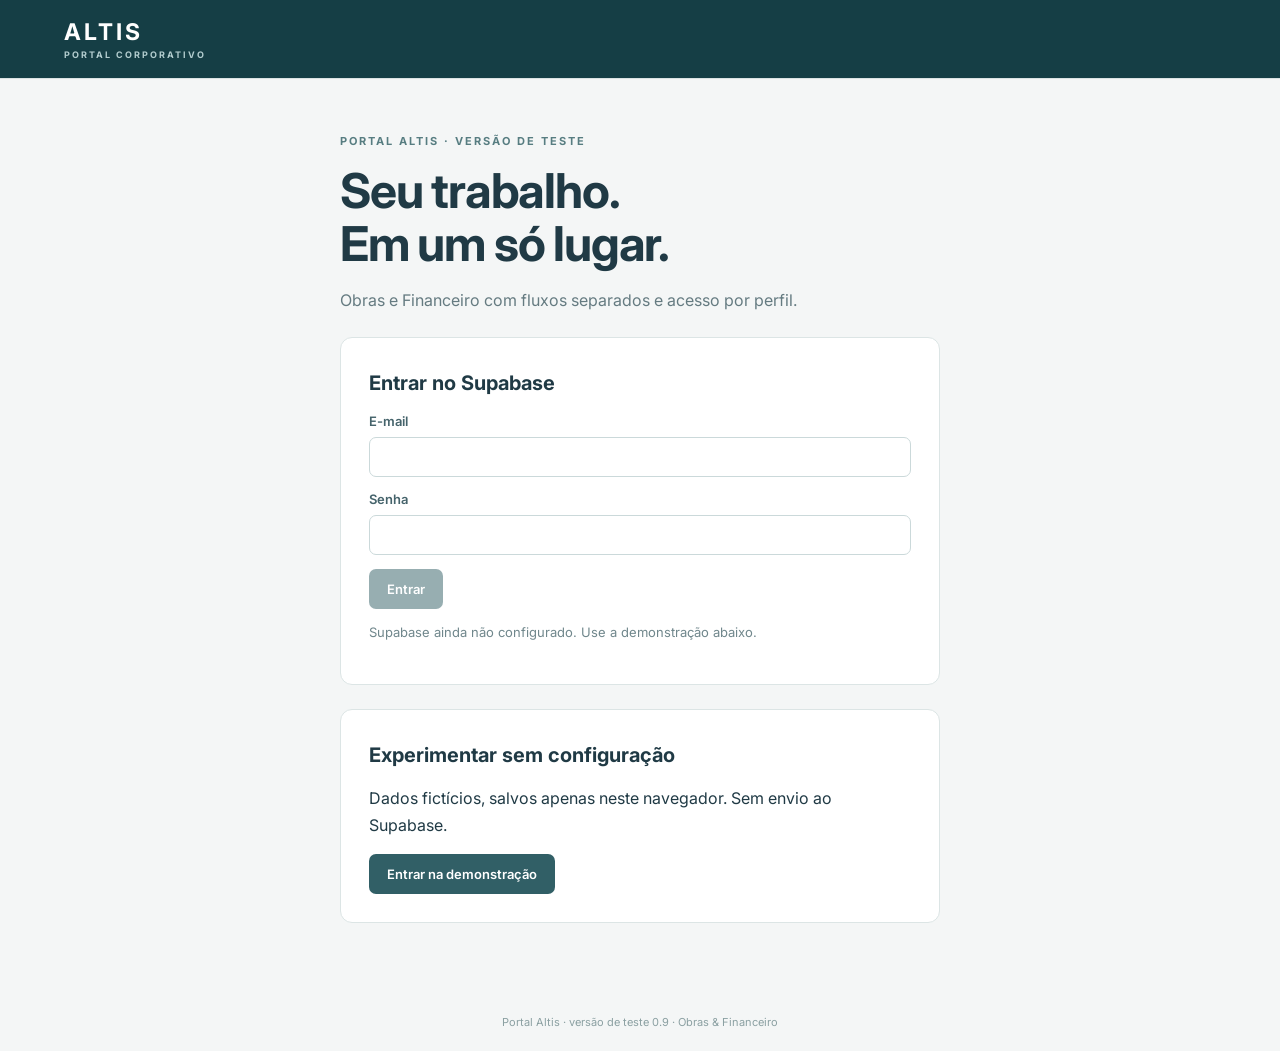
==== commit 60f1d1df: "Add files via upload" ====
--- a/financeiro/index.html
+++ b/financeiro/index.html
@@ -1,3 +1,3 @@
-<!doctype html><html lang="pt-BR"><head><meta charset="utf-8"><meta name="viewport" content="width=device-width,initial-scale=1"><meta name="theme-color" content="#153e45"><title>Financeiro | Altis</title><script src="../config.js"></script>  <script type="module" crossorigin src="../assets/chunk-boot-CSghmRoY.js"></script>
-  <link rel="stylesheet" crossorigin href="../assets/boot-Dt31ziYC.css">
-</head><body data-page="dashboard" data-root="../" data-module="financeiro"><header><a href="../index.html">ALTIS<small>PORTAL CORPORATIVO</small></a><div id="user"></div></header><nav id="nav"></nav><div id="mode"></div><main><div id="flash" hidden role="status" aria-live="polite"></div><div id="content"><p>Carregando…</p></div></main><footer>Portal Altis · versão de teste 0.8 · Obras & Financeiro</footer></body></html>+<!doctype html><html lang="pt-BR"><head><meta charset="utf-8"><meta name="viewport" content="width=device-width,initial-scale=1"><meta name="theme-color" content="#153e45"><title>Financeiro | Altis</title><script src="../config.js"></script>  <script type="module" crossorigin src="../assets/chunk-boot-BVKTk46T.js"></script>
+  <link rel="stylesheet" crossorigin href="../assets/boot-B7ptD0HH.css">
+</head><body data-page="dashboard" data-root="../" data-module="financeiro"><header><a href="../index.html">ALTIS<small>PORTAL CORPORATIVO</small></a><div id="user"></div></header><nav id="nav"></nav><div id="mode"></div><main><div id="flash" hidden role="status" aria-live="polite"></div><div id="content"><p>Carregando…</p></div></main><footer>Portal Altis · versão de teste 0.9 · Obras & Financeiro</footer></body></html>
--- a/assets/boot-B7ptD0HH.css
+++ b/assets/boot-B7ptD0HH.css
@@ -0,0 +1 @@
+@import"https://fonts.googleapis.com/css2?family=Inter:wght@400;500;600;700&display=swap";:root{font-family:Inter,system-ui,sans-serif;color:#203a45;background:#f4f6f6;font-synthesis:none}*{box-sizing:border-box}body{margin:0}header{min-height:78px;background:#153e45;color:#fff;display:flex;align-items:center;justify-content:space-between;padding:18px 5%;gap:20px}header>a{color:#fff;text-decoration:none;font-size:23px;font-weight:700;letter-spacing:3px}header small{display:block;font-size:9px;letter-spacing:2px;color:#b2ccce;margin-top:3px}#user{display:flex;gap:16px;align-items:center;font-size:13px}#nav{display:flex;padding:0 5%;background:#fff;border-bottom:1px solid #dae3e3;gap:26px}#nav a{padding:17px 0;color:#345b62;font-size:14px;text-decoration:none}main{max-width:1240px;margin:38px auto 70px;padding:0 28px}h1{font-size:clamp(28px,4vw,39px);letter-spacing:-1.2px;margin:16px 0}h2{font-size:20px;margin:5px 0 18px}h3{font-size:17px}p{line-height:1.65}.lead{color:#657b81;font-size:16px;max-width:760px}.eyebrow{font-size:11px;letter-spacing:2px;color:#577d81;font-weight:700}.cards{display:grid;grid-template-columns:repeat(auto-fit,minmax(260px,1fr));gap:22px;margin:32px 0}.cards>a{padding:30px;background:#fff;border:1px solid #d7e2e2;border-radius:14px;box-shadow:0 6px 22px #1b3d4905;text-decoration:none;color:inherit;min-height:230px}.cards>a:hover{border-color:#467c7c;transform:translateY(-2px)}.cards p{color:#667e82}.card-icon{font-size:13px;font-weight:700;display:inline-block;background:#e6f0ee;padding:11px;border-radius:10px;margin-bottom:24px}.panel{background:#fff;border:1px solid #dce5e5;border-radius:12px;padding:25px;margin:24px 0}.heading{display:flex;gap:20px;align-items:center;justify-content:space-between}.grid{display:grid;grid-template-columns:repeat(auto-fit,minmax(245px,1fr));gap:18px}.wide{grid-column:1/-1}label{display:flex;flex-direction:column;gap:8px;font-size:13px;font-weight:600;color:#45636b;margin-bottom:14px}input,select,textarea{font:inherit;border:1px solid #cbd9da;border-radius:7px;background:#fff;color:#243c43;min-width:0;padding:11px;width:100%}textarea{resize:vertical;line-height:1.6}input[type=checkbox]{width:19px;height:19px;accent-color:#315f66;cursor:pointer}input:focus,textarea:focus,select:focus{outline:2px solid #8bb7b0;border-color:transparent}fieldset{border:0;margin:0;padding:0}fieldset:disabled{opacity:.9}fieldset:disabled input,fieldset:disabled select,fieldset:disabled textarea{background:#f4f6f6}button{border:1px solid transparent;border-radius:7px;padding:11px 17px;background:#315f66;color:#fff;font:600 13px Inter,system-ui;cursor:pointer}button:hover{filter:brightness(.94)}button:disabled{opacity:.5;cursor:wait}.secondary{background:#edf4f3;color:#315f66;border-color:#cbdcdb}.danger{background:#fff0ed;color:#a94237;border-color:#f0d1ca}.actions{display:flex;gap:10px;align-items:center;flex-wrap:wrap;margin:16px 0}.filters{display:flex;gap:16px;align-items:end;flex-wrap:wrap;margin:25px 0}.filters label{flex:1;min-width:170px;margin-bottom:0}.filters button{margin-bottom:0}.table-scroll{overflow:auto;background:#fff;border:1px solid #dce5e5;border-radius:9px}table{width:100%;border-collapse:collapse;font-size:13px}th,td{text-align:left;padding:14px 16px;border-bottom:1px solid #e5ecec;vertical-align:middle}th{background:#edf2f2;color:#537078;font-size:11px;letter-spacing:.3px;white-space:nowrap}td .actions{margin:0}td input[type=number]{min-width:80px}.badge{display:inline-block;padding:7px 10px;border-radius:30px;font-size:11px;font-weight:600;background:#e8eef1;color:#456173;white-space:nowrap}.aprovado_remessa,.aprovado_recebimento,.enviado{background:#e1f3e9;color:#287650}.tratativa{background:#fff0d4;color:#906715}.analise_financeira,.analise_gestor{background:#e9edfa;color:#5266a3}.stats{display:grid;grid-template-columns:repeat(auto-fit,minmax(160px,1fr));gap:15px;margin:30px 0}.stats article{padding:20px;background:#fff;border:1px solid #dce5e5;border-radius:10px}.stats strong{display:block;font-size:34px;margin-top:18px}.flash{padding:15px 20px;background:#e5f3ed;color:#236c51;border:1px solid #c2e1d2;border-radius:7px;margin-bottom:24px;white-space:pre-wrap}.flash.error{background:#fff0eb;color:#9c3e32;border-color:#ecc9bf}.notice{padding:16px 20px;border-left:3px solid #c19e5f;background:#fcf5e5;color:#755c36}.muted{color:#70878c;font-size:13px}a{color:#275e6b}.demo-bar{background:#fff3da;display:flex;align-items:center;justify-content:center;gap:18px;padding:10px 24px;font-size:12px;flex-wrap:wrap}.demo-bar label{flex-direction:row;align-items:center;margin:0}.demo-bar select{width:170px;padding:7px}.connected{background:#e1efe9;padding:10px 5%;color:#326752;font-size:12px}.file-list>div{display:flex;align-items:center;gap:12px;padding:12px 0;border-bottom:1px solid #e5ecec}.file-list span{flex:1;overflow-wrap:anywhere}.role-grid{display:grid;grid-template-columns:repeat(auto-fit,minmax(210px,1fr));gap:12px;margin-top:22px}.role-grid label{flex-direction:row;align-items:center;font-weight:400}.login{max-width:600px;margin:50px auto}.login h1{font-size:48px;line-height:1.1}.login .panel{padding:28px}pre{white-space:pre-wrap;word-break:break-word;background:#f1f5f5;padding:16px;font-size:12px}footer{text-align:center;padding:22px;color:#8ba0a2;font-size:11px}[hidden]{display:none!important}body[aria-busy=true]{cursor:progress}@media(max-width:600px){header{padding:16px}#user{flex-direction:column;font-size:11px;gap:6px}main{padding:0 16px}.panel{padding:18px}.heading{align-items:flex-start;flex-direction:column}.login h1{font-size:38px}.file-list>div{flex-wrap:wrap}button{min-height:40px}}.dynamic-row{display:grid;grid-template-columns:minmax(0,1fr) 170px auto;gap:16px;align-items:center;margin-bottom:8px}.dynamic-row input,.dynamic-row select{width:100%;margin:0}.dynamic-row.occurrence-row{grid-template-columns:minmax(0,1fr) auto}.file-card{display:flex;flex-wrap:wrap;gap:12px;align-items:center}.file-card .caption{flex-basis:100%}.file-card .caption input{width:100%}.file-actions{display:flex;flex-wrap:wrap;gap:6px}.attachment-preview{width:min(1000px,94vw);max-height:94vh;border:0;border-radius:12px;padding:20px}.attachment-preview::backdrop{background:#102a43bb}.attachment-preview iframe{width:100%;height:70vh;border:0}.attachment-preview img{display:block;max-width:100%;max-height:70vh;object-fit:contain;margin:auto}.attachment-preview .actions{justify-content:space-between}td .file-actions button{font-size:12px;padding:6px}#ocr-result pre{white-space:pre-wrap;overflow-wrap:anywhere}@media(max-width:600px){.dynamic-row,.dynamic-row.occurrence-row{grid-template-columns:1fr;gap:8px}.dynamic-row .remove-row{justify-self:start}}#add-activity-btn{background:#3b82f6;color:#fff}#add-occurrence-btn{background:#ef4444;color:#fff}.dynamic-row .remove-row{background:#e5e7eb;color:#374151;border-color:#e5e7eb}.dropzone{border:2px dashed #8eaeb3;border-radius:12px;background:#f5fafb;padding:24px;text-align:center}.dropzone.dragging{background:#d9eeee;border-color:#315f66}.queue-row{display:grid;grid-template-columns:minmax(0,1fr) 140px auto auto;gap:10px;align-items:center;padding:12px 0}.ocr-panel{position:fixed;z-index:50;right:0;top:0;bottom:0;width:min(420px,90vw);overflow:auto;background:#fff;box-shadow:-4px 0 24px #0003;padding:24px}.ocr-suggestion,.ocr-line{display:block;width:100%;text-align:left;background:#eff6f7;color:#193d43;margin:10px 0;overflow-wrap:anywhere}.ocr-suggestion small,.ocr-suggestion strong,.ocr-suggestion span{display:block}.ocr-filled{outline:3px solid #30a895}.pipeline{display:flex;list-style:none;padding:0;gap:12px;flex-wrap:wrap}.pipeline li{opacity:.6;padding:10px;border-bottom:3px solid transparent}.pipeline .current{opacity:1;border-color:#315f66}.settled{background:#dcfce7;color:#166534}.pending{background:#fef3c7;color:#92400e}.status-select{font-weight:700;background:#f4f9f7}@media(max-width:650px){.queue-row{grid-template-columns:1fr 1fr}.queue-row span{grid-column:1/-1}}.scheduled{background:#dbeafe;color:#1e40af}.payment-action{display:block;margin-top:8px;padding:10px;border-radius:8px;background:#315f66;color:#fff;text-decoration:none;font-weight:600}#settlement{scroll-margin-top:25px;border:2px solid #699ba0}.catalog-tabs{display:flex;flex-wrap:wrap;gap:8px;margin:20px 0 26px}.catalog-tabs a{padding:12px 16px;border:1px solid #d7e2ea;background:#fff;border-radius:9px;text-decoration:none;color:#26495c;font-weight:600}.catalog-tabs a[aria-current=page]{background:#174e61;color:#fff;border-color:#174e61}#catalog-body .provider-list{display:grid;grid-template-columns:repeat(auto-fit,minmax(240px,1fr));gap:12px;margin:18px 0}#catalog-body .provider-card{display:flex;flex-direction:column;gap:9px;padding:18px;background:#f7fafc;border:1px solid #dae5ec;border-radius:10px;text-decoration:none;color:inherit}#catalog-body .provider-card.selected{border-color:#168d9b;box-shadow:inset 4px 0 #168d9b;background:#eff9f9}#catalog-body .provider-card small{color:#536777}#catalog-body .work-summary{padding:16px 0 0}#catalog-body .work-summary button{margin:6px}#catalog-body .team-picks{display:grid;grid-template-columns:repeat(auto-fit,minmax(225px,1fr));gap:10px;margin:20px 0}#catalog-body .team-picks label{display:flex;align-items:center;gap:12px;border:1px solid #d7e2ea;border-radius:8px;padding:15px}#catalog-body .team-picks input{width:20px;height:20px;margin:0}#catalog-body .team-picks small{display:block;font-weight:400;color:#536777;margin-top:4px}#catalog-body details{margin:22px 0;padding:16px;background:#f5f8fa;border-radius:8px}#catalog-body summary{cursor:pointer;font-weight:600}#catalog-body form+.actions{margin-top:16px}.effective-kpis{display:grid;grid-template-columns:repeat(4,minmax(0,1fr));gap:16px;margin:20px 0}.effective-kpis article{display:flex;flex-direction:column;gap:10px;padding:22px;border-radius:12px;border:1px solid #dbe6ed;background:#fff}.effective-kpis strong{font-size:32px;color:#174e61}.effective-kpis span{font-weight:600}.effective-kpis small{color:#536777}.effective-bars{display:grid;gap:16px;margin:22px 0}.effective-bars>div{display:grid;grid-template-columns:minmax(160px,1fr) minmax(100px,2fr) minmax(120px,1fr);align-items:center;gap:16px}.effective-track{height:12px;background:#e9eff3;border-radius:10px;overflow:hidden}.effective-track span{display:block;height:100%;background:#218c9c;border-radius:10px}.effective-dashboard .heading{flex-wrap:wrap}@media(max-width:850px){.effective-kpis{grid-template-columns:repeat(2,minmax(0,1fr))}.effective-bars>div{grid-template-columns:1fr}.catalog-tabs a{flex:1 1 180px}}@media(max-width:480px){.effective-kpis{grid-template-columns:1fr}.catalog-tabs{display:grid}}#catalog-body .catalog-primary{display:inline-block;border-radius:8px;background:#174e61;color:#fff;padding:13px 18px;text-decoration:none;font-weight:600}#catalog-body .heading{flex-wrap:wrap;gap:18px}#catalog-body .catalog-back{margin-bottom:20px}#catalog-body .catalog-add{background:#eff7f8;border:1px solid #bddce1}#catalog-body .catalog-add summary{color:#174e61;padding:4px 0}#catalog-body .catalog-add form{margin-top:18px}#catalog-body .catalog-admin{font-size:13px}#catalog-body .catalog-context{display:flex;flex-wrap:wrap;gap:16px;background:#eaf3f5;border-left:4px solid #218c9c;padding:20px;margin-bottom:22px;border-radius:8px}#catalog-body .provider-card[hidden]{display:none}#catalog-body #catalog-search{max-width:600px}#catalog-body .provider-card b{color:#176577;margin-top:8px}#catalog-body #team-form>button{margin-top:18px}#catalog-body .team-picks label{flex-direction:row;text-align:left;justify-content:flex-start}#catalog-body .team-picks input{flex:0 0 20px}.attendance-sheet .heading{flex-wrap:wrap;gap:16px}.attendance-sheet .sheet-filter{display:grid;grid-template-columns:1fr 1fr;gap:18px;margin:20px 0}.sheet-legend{display:flex;flex-wrap:wrap;gap:22px;font-size:13px}.sheet-legend b{padding:5px 8px;border-radius:4px}.sheet-scroll{overflow:auto;max-height:70vh;border:1px solid #c9dadd;border-radius:8px}.presence-matrix{border-collapse:separate;border-spacing:0;width:max-content;min-width:100%;font-size:12px}.presence-matrix caption{text-align:left;padding:12px;font-weight:600;background:#edf4f5}.presence-matrix th,.presence-matrix td{border-right:1px solid #d4e0e3;border-bottom:1px solid #d4e0e3;padding:12px 10px;white-space:nowrap}.presence-matrix thead th{position:sticky;top:0;z-index:3;background:#39717a;color:#fff;text-align:center}.presence-matrix thead a{color:#fff;text-decoration:underline}.presence-matrix .sheet-company{min-width:180px;max-width:230px;white-space:normal}.presence-matrix .sheet-person{position:sticky;left:0;z-index:2;min-width:190px;max-width:230px;white-space:normal;background:#f7fafb;text-align:left;border-right:2px solid #91b4bb}.presence-matrix thead .sheet-person{z-index:4;background:#39717a}.presence-matrix .sheet-day{min-width:80px}.presence-matrix .sheet-day small{display:block;margin-top:6px;font-weight:400}.presence-matrix thead .sheet-weekend{background:#5f727d}.sheet-present{background:#e5f3eb;color:#17603d}.sheet-absent{background:#fff0ed;color:#9e3528}.sheet-unknown{color:#8a9da5;background:#fafcfc}.presence-matrix .sheet-cell,.presence-matrix .sheet-total{text-align:center;font-variant-numeric:tabular-nums}.presence-matrix tfoot th,.presence-matrix tfoot td{background:#e3eff1;font-weight:700;text-align:center}.presence-matrix tbody th{font-weight:600}.attendance-sheet .sheet-scroll:focus{outline:2px solid #218c9c;outline-offset:2px}@media(max-width:650px){.attendance-sheet .sheet-filter{grid-template-columns:1fr}.presence-matrix .sheet-person{min-width:140px;max-width:160px}.sheet-legend{gap:12px}}
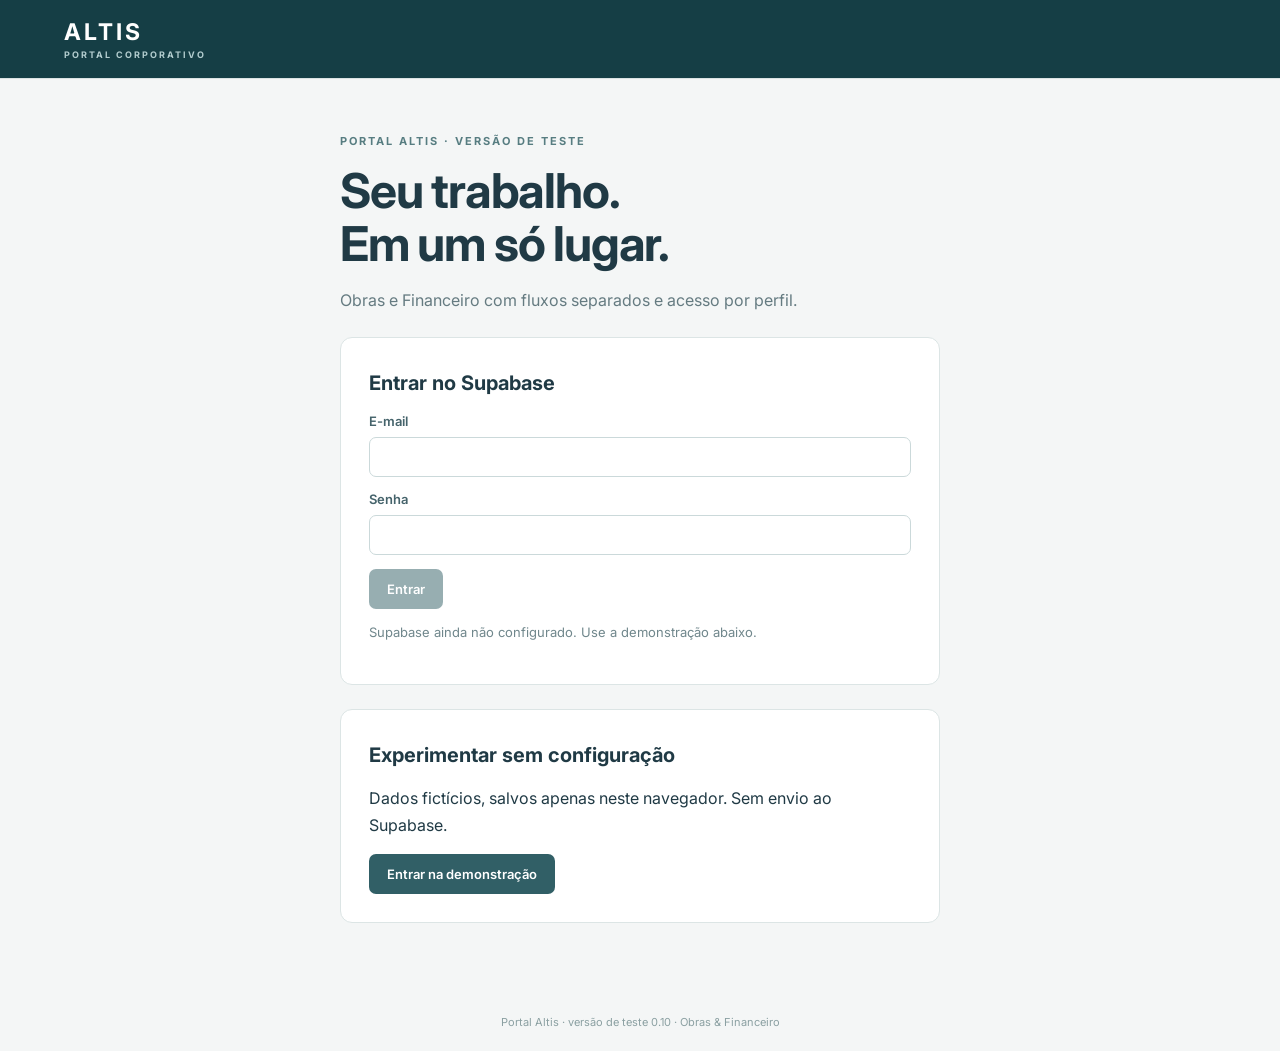
==== commit 2351699a: "Add files via upload" ====
--- a/financeiro/index.html
+++ b/financeiro/index.html
@@ -1,3 +1,3 @@
-<!doctype html><html lang="pt-BR"><head><meta charset="utf-8"><meta name="viewport" content="width=device-width,initial-scale=1"><meta name="theme-color" content="#153e45"><title>Financeiro | Altis</title><script src="../config.js"></script>  <script type="module" crossorigin src="../assets/chunk-boot-BVKTk46T.js"></script>
-  <link rel="stylesheet" crossorigin href="../assets/boot-B7ptD0HH.css">
-</head><body data-page="dashboard" data-root="../" data-module="financeiro"><header><a href="../index.html">ALTIS<small>PORTAL CORPORATIVO</small></a><div id="user"></div></header><nav id="nav"></nav><div id="mode"></div><main><div id="flash" hidden role="status" aria-live="polite"></div><div id="content"><p>Carregando…</p></div></main><footer>Portal Altis · versão de teste 0.9 · Obras & Financeiro</footer></body></html>+<!doctype html><html lang="pt-BR"><head><meta charset="utf-8"><meta name="viewport" content="width=device-width,initial-scale=1"><meta name="theme-color" content="#153e45"><title>Financeiro | Altis</title><script src="../config.js"></script>  <script type="module" crossorigin src="../assets/chunk-boot-CcPKvVHu.js"></script>
+  <link rel="stylesheet" crossorigin href="../assets/boot-D1uM9nbc.css">
+</head><body data-page="dashboard" data-root="../" data-module="financeiro"><header><a href="../index.html">ALTIS<small>PORTAL CORPORATIVO</small></a><div id="user"></div></header><nav id="nav"></nav><div id="mode"></div><main><div id="flash" hidden role="status" aria-live="polite"></div><div id="content"><p>Carregando…</p></div></main><footer>Portal Altis · versão de teste 0.10 · Obras & Financeiro</footer></body></html>
--- a/assets/boot-D1uM9nbc.css
+++ b/assets/boot-D1uM9nbc.css
@@ -0,0 +1 @@
+@import"https://fonts.googleapis.com/css2?family=Inter:wght@400;500;600;700&display=swap";:root{font-family:Inter,system-ui,sans-serif;color:#203a45;background:#f4f6f6;font-synthesis:none}*{box-sizing:border-box}body{margin:0}header{min-height:78px;background:#153e45;color:#fff;display:flex;align-items:center;justify-content:space-between;padding:18px 5%;gap:20px}header>a{color:#fff;text-decoration:none;font-size:23px;font-weight:700;letter-spacing:3px}header small{display:block;font-size:9px;letter-spacing:2px;color:#b2ccce;margin-top:3px}#user{display:flex;gap:16px;align-items:center;font-size:13px}#nav{display:flex;padding:0 5%;background:#fff;border-bottom:1px solid #dae3e3;gap:26px}#nav a{padding:17px 0;color:#345b62;font-size:14px;text-decoration:none}main{max-width:1240px;margin:38px auto 70px;padding:0 28px}h1{font-size:clamp(28px,4vw,39px);letter-spacing:-1.2px;margin:16px 0}h2{font-size:20px;margin:5px 0 18px}h3{font-size:17px}p{line-height:1.65}.lead{color:#657b81;font-size:16px;max-width:760px}.eyebrow{font-size:11px;letter-spacing:2px;color:#577d81;font-weight:700}.cards{display:grid;grid-template-columns:repeat(auto-fit,minmax(260px,1fr));gap:22px;margin:32px 0}.cards>a{padding:30px;background:#fff;border:1px solid #d7e2e2;border-radius:14px;box-shadow:0 6px 22px #1b3d4905;text-decoration:none;color:inherit;min-height:230px}.cards>a:hover{border-color:#467c7c;transform:translateY(-2px)}.cards p{color:#667e82}.card-icon{font-size:13px;font-weight:700;display:inline-block;background:#e6f0ee;padding:11px;border-radius:10px;margin-bottom:24px}.panel{background:#fff;border:1px solid #dce5e5;border-radius:12px;padding:25px;margin:24px 0}.heading{display:flex;gap:20px;align-items:center;justify-content:space-between}.grid{display:grid;grid-template-columns:repeat(auto-fit,minmax(245px,1fr));gap:18px}.wide{grid-column:1/-1}label{display:flex;flex-direction:column;gap:8px;font-size:13px;font-weight:600;color:#45636b;margin-bottom:14px}input,select,textarea{font:inherit;border:1px solid #cbd9da;border-radius:7px;background:#fff;color:#243c43;min-width:0;padding:11px;width:100%}textarea{resize:vertical;line-height:1.6}input[type=checkbox]{width:19px;height:19px;accent-color:#315f66;cursor:pointer}input:focus,textarea:focus,select:focus{outline:2px solid #8bb7b0;border-color:transparent}fieldset{border:0;margin:0;padding:0}fieldset:disabled{opacity:.9}fieldset:disabled input,fieldset:disabled select,fieldset:disabled textarea{background:#f4f6f6}button{border:1px solid transparent;border-radius:7px;padding:11px 17px;background:#315f66;color:#fff;font:600 13px Inter,system-ui;cursor:pointer}button:hover{filter:brightness(.94)}button:disabled{opacity:.5;cursor:wait}.secondary{background:#edf4f3;color:#315f66;border-color:#cbdcdb}.danger{background:#fff0ed;color:#a94237;border-color:#f0d1ca}.actions{display:flex;gap:10px;align-items:center;flex-wrap:wrap;margin:16px 0}.filters{display:flex;gap:16px;align-items:end;flex-wrap:wrap;margin:25px 0}.filters label{flex:1;min-width:170px;margin-bottom:0}.filters button{margin-bottom:0}.table-scroll{overflow:auto;background:#fff;border:1px solid #dce5e5;border-radius:9px}table{width:100%;border-collapse:collapse;font-size:13px}th,td{text-align:left;padding:14px 16px;border-bottom:1px solid #e5ecec;vertical-align:middle}th{background:#edf2f2;color:#537078;font-size:11px;letter-spacing:.3px;white-space:nowrap}td .actions{margin:0}td input[type=number]{min-width:80px}.badge{display:inline-block;padding:7px 10px;border-radius:30px;font-size:11px;font-weight:600;background:#e8eef1;color:#456173;white-space:nowrap}.aprovado_remessa,.aprovado_recebimento,.enviado{background:#e1f3e9;color:#287650}.tratativa{background:#fff0d4;color:#906715}.analise_financeira,.analise_gestor{background:#e9edfa;color:#5266a3}.stats{display:grid;grid-template-columns:repeat(auto-fit,minmax(160px,1fr));gap:15px;margin:30px 0}.stats article{padding:20px;background:#fff;border:1px solid #dce5e5;border-radius:10px}.stats strong{display:block;font-size:34px;margin-top:18px}.flash{padding:15px 20px;background:#e5f3ed;color:#236c51;border:1px solid #c2e1d2;border-radius:7px;margin-bottom:24px;white-space:pre-wrap}.flash.error{background:#fff0eb;color:#9c3e32;border-color:#ecc9bf}.notice{padding:16px 20px;border-left:3px solid #c19e5f;background:#fcf5e5;color:#755c36}.muted{color:#70878c;font-size:13px}a{color:#275e6b}.demo-bar{background:#fff3da;display:flex;align-items:center;justify-content:center;gap:18px;padding:10px 24px;font-size:12px;flex-wrap:wrap}.demo-bar label{flex-direction:row;align-items:center;margin:0}.demo-bar select{width:170px;padding:7px}.connected{background:#e1efe9;padding:10px 5%;color:#326752;font-size:12px}.file-list>div{display:flex;align-items:center;gap:12px;padding:12px 0;border-bottom:1px solid #e5ecec}.file-list span{flex:1;overflow-wrap:anywhere}.role-grid{display:grid;grid-template-columns:repeat(auto-fit,minmax(210px,1fr));gap:12px;margin-top:22px}.role-grid label{flex-direction:row;align-items:center;font-weight:400}.login{max-width:600px;margin:50px auto}.login h1{font-size:48px;line-height:1.1}.login .panel{padding:28px}pre{white-space:pre-wrap;word-break:break-word;background:#f1f5f5;padding:16px;font-size:12px}footer{text-align:center;padding:22px;color:#8ba0a2;font-size:11px}[hidden]{display:none!important}body[aria-busy=true]{cursor:progress}@media(max-width:600px){header{padding:16px}#user{flex-direction:column;font-size:11px;gap:6px}main{padding:0 16px}.panel{padding:18px}.heading{align-items:flex-start;flex-direction:column}.login h1{font-size:38px}.file-list>div{flex-wrap:wrap}button{min-height:40px}}.dynamic-row{display:grid;grid-template-columns:minmax(0,1fr) 170px auto;gap:16px;align-items:center;margin-bottom:8px}.dynamic-row input,.dynamic-row select{width:100%;margin:0}.dynamic-row.occurrence-row{grid-template-columns:minmax(0,1fr) auto}.file-card{display:flex;flex-wrap:wrap;gap:12px;align-items:center}.file-card .caption{flex-basis:100%}.file-card .caption input{width:100%}.file-actions{display:flex;flex-wrap:wrap;gap:6px}.attachment-preview{width:min(1000px,94vw);max-height:94vh;border:0;border-radius:12px;padding:20px}.attachment-preview::backdrop{background:#102a43bb}.attachment-preview iframe{width:100%;height:70vh;border:0}.attachment-preview img{display:block;max-width:100%;max-height:70vh;object-fit:contain;margin:auto}.attachment-preview .actions{justify-content:space-between}td .file-actions button{font-size:12px;padding:6px}#ocr-result pre{white-space:pre-wrap;overflow-wrap:anywhere}@media(max-width:600px){.dynamic-row,.dynamic-row.occurrence-row{grid-template-columns:1fr;gap:8px}.dynamic-row .remove-row{justify-self:start}}#add-activity-btn{background:#3b82f6;color:#fff}#add-occurrence-btn{background:#ef4444;color:#fff}.dynamic-row .remove-row{background:#e5e7eb;color:#374151;border-color:#e5e7eb}.dropzone{border:2px dashed #8eaeb3;border-radius:12px;background:#f5fafb;padding:24px;text-align:center}.dropzone.dragging{background:#d9eeee;border-color:#315f66}.queue-row{display:grid;grid-template-columns:minmax(0,1fr) 140px auto auto;gap:10px;align-items:center;padding:12px 0}.ocr-panel{position:fixed;z-index:50;right:0;top:0;bottom:0;width:min(420px,90vw);overflow:auto;background:#fff;box-shadow:-4px 0 24px #0003;padding:24px}.ocr-suggestion,.ocr-line{display:block;width:100%;text-align:left;background:#eff6f7;color:#193d43;margin:10px 0;overflow-wrap:anywhere}.ocr-suggestion small,.ocr-suggestion strong,.ocr-suggestion span{display:block}.ocr-filled{outline:3px solid #30a895}.pipeline{display:flex;list-style:none;padding:0;gap:12px;flex-wrap:wrap}.pipeline li{opacity:.6;padding:10px;border-bottom:3px solid transparent}.pipeline .current{opacity:1;border-color:#315f66}.settled{background:#dcfce7;color:#166534}.pending{background:#fef3c7;color:#92400e}.status-select{font-weight:700;background:#f4f9f7}@media(max-width:650px){.queue-row{grid-template-columns:1fr 1fr}.queue-row span{grid-column:1/-1}}.scheduled{background:#dbeafe;color:#1e40af}.payment-action{display:block;margin-top:8px;padding:10px;border-radius:8px;background:#315f66;color:#fff;text-decoration:none;font-weight:600}#settlement{scroll-margin-top:25px;border:2px solid #699ba0}.catalog-tabs{display:flex;flex-wrap:wrap;gap:8px;margin:20px 0 26px}.catalog-tabs a{padding:12px 16px;border:1px solid #d7e2ea;background:#fff;border-radius:9px;text-decoration:none;color:#26495c;font-weight:600}.catalog-tabs a[aria-current=page]{background:#174e61;color:#fff;border-color:#174e61}#catalog-body .provider-list{display:grid;grid-template-columns:repeat(auto-fit,minmax(240px,1fr));gap:12px;margin:18px 0}#catalog-body .provider-card{display:flex;flex-direction:column;gap:9px;padding:18px;background:#f7fafc;border:1px solid #dae5ec;border-radius:10px;text-decoration:none;color:inherit}#catalog-body .provider-card.selected{border-color:#168d9b;box-shadow:inset 4px 0 #168d9b;background:#eff9f9}#catalog-body .provider-card small{color:#536777}#catalog-body .work-summary{padding:16px 0 0}#catalog-body .work-summary button{margin:6px}#catalog-body .team-picks{display:grid;grid-template-columns:repeat(auto-fit,minmax(225px,1fr));gap:10px;margin:20px 0}#catalog-body .team-picks label{display:flex;align-items:center;gap:12px;border:1px solid #d7e2ea;border-radius:8px;padding:15px}#catalog-body .team-picks input{width:20px;height:20px;margin:0}#catalog-body .team-picks small{display:block;font-weight:400;color:#536777;margin-top:4px}#catalog-body details{margin:22px 0;padding:16px;background:#f5f8fa;border-radius:8px}#catalog-body summary{cursor:pointer;font-weight:600}#catalog-body form+.actions{margin-top:16px}.effective-kpis{display:grid;grid-template-columns:repeat(4,minmax(0,1fr));gap:16px;margin:20px 0}.effective-kpis article{display:flex;flex-direction:column;gap:10px;padding:22px;border-radius:12px;border:1px solid #dbe6ed;background:#fff}.effective-kpis strong{font-size:32px;color:#174e61}.effective-kpis span{font-weight:600}.effective-kpis small{color:#536777}.effective-bars{display:grid;gap:16px;margin:22px 0}.effective-bars>div{display:grid;grid-template-columns:minmax(160px,1fr) minmax(100px,2fr) minmax(120px,1fr);align-items:center;gap:16px}.effective-track{height:12px;background:#e9eff3;border-radius:10px;overflow:hidden}.effective-track span{display:block;height:100%;background:#218c9c;border-radius:10px}.effective-dashboard .heading{flex-wrap:wrap}@media(max-width:850px){.effective-kpis{grid-template-columns:repeat(2,minmax(0,1fr))}.effective-bars>div{grid-template-columns:1fr}.catalog-tabs a{flex:1 1 180px}}@media(max-width:480px){.effective-kpis{grid-template-columns:1fr}.catalog-tabs{display:grid}}#catalog-body .catalog-primary{display:inline-block;border-radius:8px;background:#174e61;color:#fff;padding:13px 18px;text-decoration:none;font-weight:600}#catalog-body .heading{flex-wrap:wrap;gap:18px}#catalog-body .catalog-back{margin-bottom:20px}#catalog-body .catalog-add{background:#eff7f8;border:1px solid #bddce1}#catalog-body .catalog-add summary{color:#174e61;padding:4px 0}#catalog-body .catalog-add form{margin-top:18px}#catalog-body .catalog-admin{font-size:13px}#catalog-body .catalog-context{display:flex;flex-wrap:wrap;gap:16px;background:#eaf3f5;border-left:4px solid #218c9c;padding:20px;margin-bottom:22px;border-radius:8px}#catalog-body .provider-card[hidden]{display:none}#catalog-body #catalog-search{max-width:600px}#catalog-body .provider-card b{color:#176577;margin-top:8px}#catalog-body #team-form>button{margin-top:18px}#catalog-body .team-picks label{flex-direction:row;text-align:left;justify-content:flex-start}#catalog-body .team-picks input{flex:0 0 20px}.attendance-sheet .heading{flex-wrap:wrap;gap:16px}.attendance-sheet .sheet-filter{display:grid;grid-template-columns:1fr 1fr;gap:18px;margin:20px 0}.sheet-legend{display:flex;flex-wrap:wrap;gap:22px;font-size:13px}.sheet-legend b{padding:5px 8px;border-radius:4px}.sheet-scroll{overflow:auto;max-height:70vh;border:1px solid #c9dadd;border-radius:8px}.presence-matrix{border-collapse:separate;border-spacing:0;width:max-content;min-width:100%;font-size:12px}.presence-matrix caption{text-align:left;padding:12px;font-weight:600;background:#edf4f5}.presence-matrix th,.presence-matrix td{border-right:1px solid #d4e0e3;border-bottom:1px solid #d4e0e3;padding:12px 10px;white-space:nowrap}.presence-matrix thead th{position:sticky;top:0;z-index:3;background:#39717a;color:#fff;text-align:center}.presence-matrix thead a{color:#fff;text-decoration:underline}.presence-matrix .sheet-company{min-width:180px;max-width:230px;white-space:normal}.presence-matrix .sheet-person{position:sticky;left:0;z-index:2;min-width:190px;max-width:230px;white-space:normal;background:#f7fafb;text-align:left;border-right:2px solid #91b4bb}.presence-matrix thead .sheet-person{z-index:4;background:#39717a}.presence-matrix .sheet-day{min-width:80px}.presence-matrix .sheet-day small{display:block;margin-top:6px;font-weight:400}.presence-matrix thead .sheet-weekend{background:#5f727d}.sheet-present{background:#e5f3eb;color:#17603d}.sheet-absent{background:#fff0ed;color:#9e3528}.sheet-unknown{color:#8a9da5;background:#fafcfc}.presence-matrix .sheet-cell,.presence-matrix .sheet-total{text-align:center;font-variant-numeric:tabular-nums}.presence-matrix tfoot th,.presence-matrix tfoot td{background:#e3eff1;font-weight:700;text-align:center}.presence-matrix tbody th{font-weight:600}.attendance-sheet .sheet-scroll:focus{outline:2px solid #218c9c;outline-offset:2px}@media(max-width:650px){.attendance-sheet .sheet-filter{grid-template-columns:1fr}.presence-matrix .sheet-person{min-width:140px;max-width:160px}.sheet-legend{gap:12px}}.stats .approved-summary{display:flex;flex-direction:column;gap:14px;background:#eff8f3;border:1px solid #bbdbc9;border-radius:12px;padding:22px;text-decoration:none;color:#203e45}.stats .approved-summary strong{font-size:32px}.stats .approved-summary small{line-height:1.5}.badge.status-refused,.status-select.status-refused{background:#ffe6e0;color:#922e22}
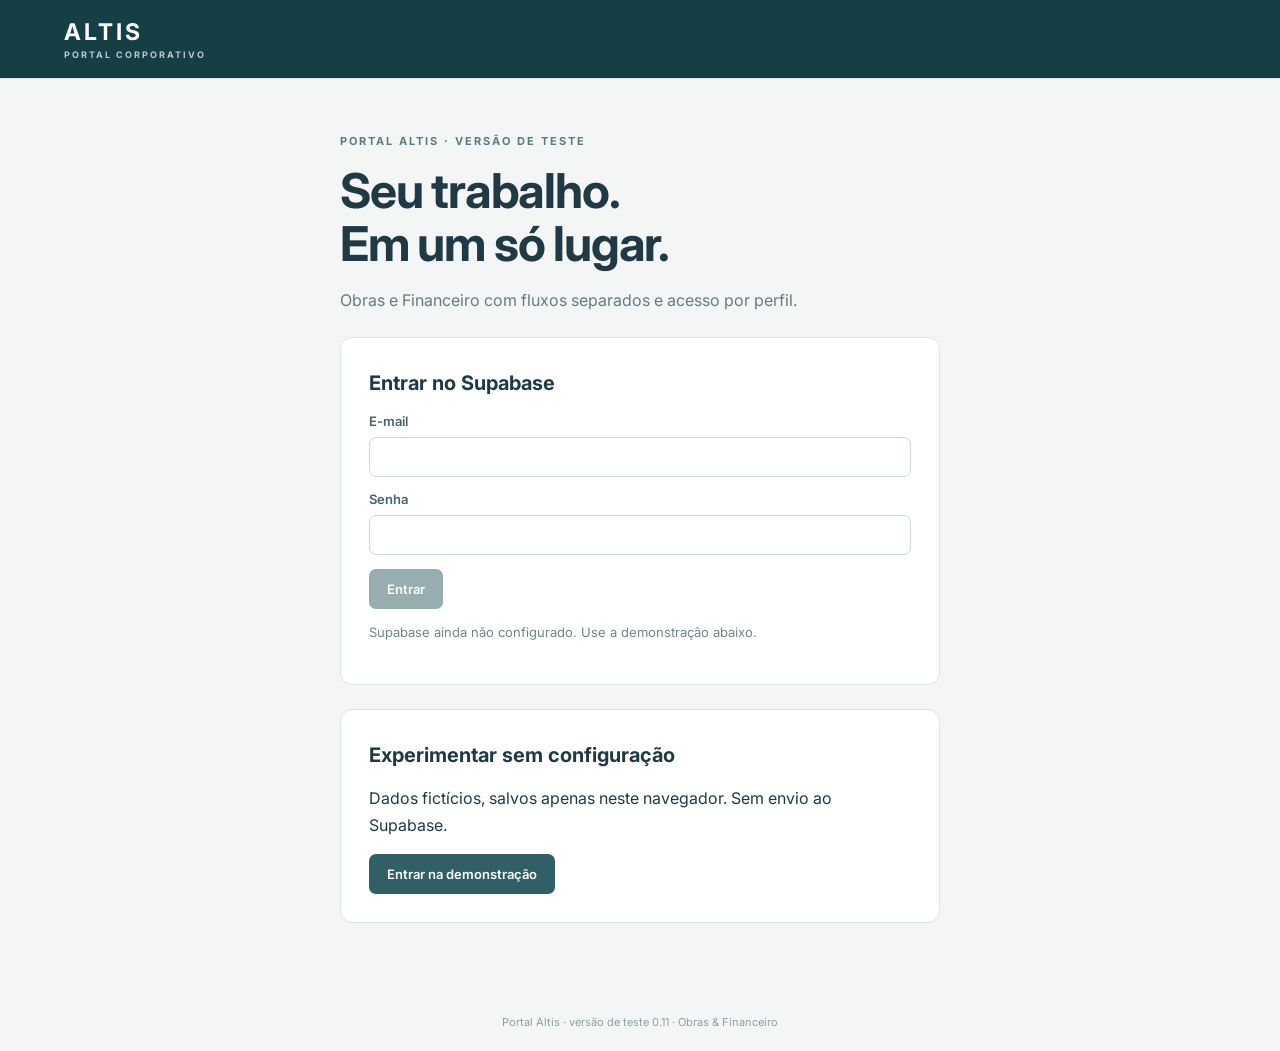
==== commit 9524b94e: "Add files via upload" ====
--- a/financeiro/index.html
+++ b/financeiro/index.html
@@ -1,3 +1,3 @@
-<!doctype html><html lang="pt-BR"><head><meta charset="utf-8"><meta name="viewport" content="width=device-width,initial-scale=1"><meta name="theme-color" content="#153e45"><title>Financeiro | Altis</title><script src="../config.js"></script>  <script type="module" crossorigin src="../assets/chunk-boot-CcPKvVHu.js"></script>
+<!doctype html><html lang="pt-BR"><head><meta charset="utf-8"><meta name="viewport" content="width=device-width,initial-scale=1"><meta name="theme-color" content="#153e45"><title>Financeiro | Altis</title><script src="../config.js"></script>  <script type="module" crossorigin src="../assets/chunk-boot--9M5VbQL.js"></script>
   <link rel="stylesheet" crossorigin href="../assets/boot-D1uM9nbc.css">
-</head><body data-page="dashboard" data-root="../" data-module="financeiro"><header><a href="../index.html">ALTIS<small>PORTAL CORPORATIVO</small></a><div id="user"></div></header><nav id="nav"></nav><div id="mode"></div><main><div id="flash" hidden role="status" aria-live="polite"></div><div id="content"><p>Carregando…</p></div></main><footer>Portal Altis · versão de teste 0.10 · Obras & Financeiro</footer></body></html>+</head><body data-page="dashboard" data-root="../" data-module="financeiro"><header><a href="../index.html">ALTIS<small>PORTAL CORPORATIVO</small></a><div id="user"></div></header><nav id="nav"></nav><div id="mode"></div><main><div id="flash" hidden role="status" aria-live="polite"></div><div id="content"><p>Carregando…</p></div></main><footer>Portal Altis · versão de teste 0.11 · Obras & Financeiro</footer></body></html>
